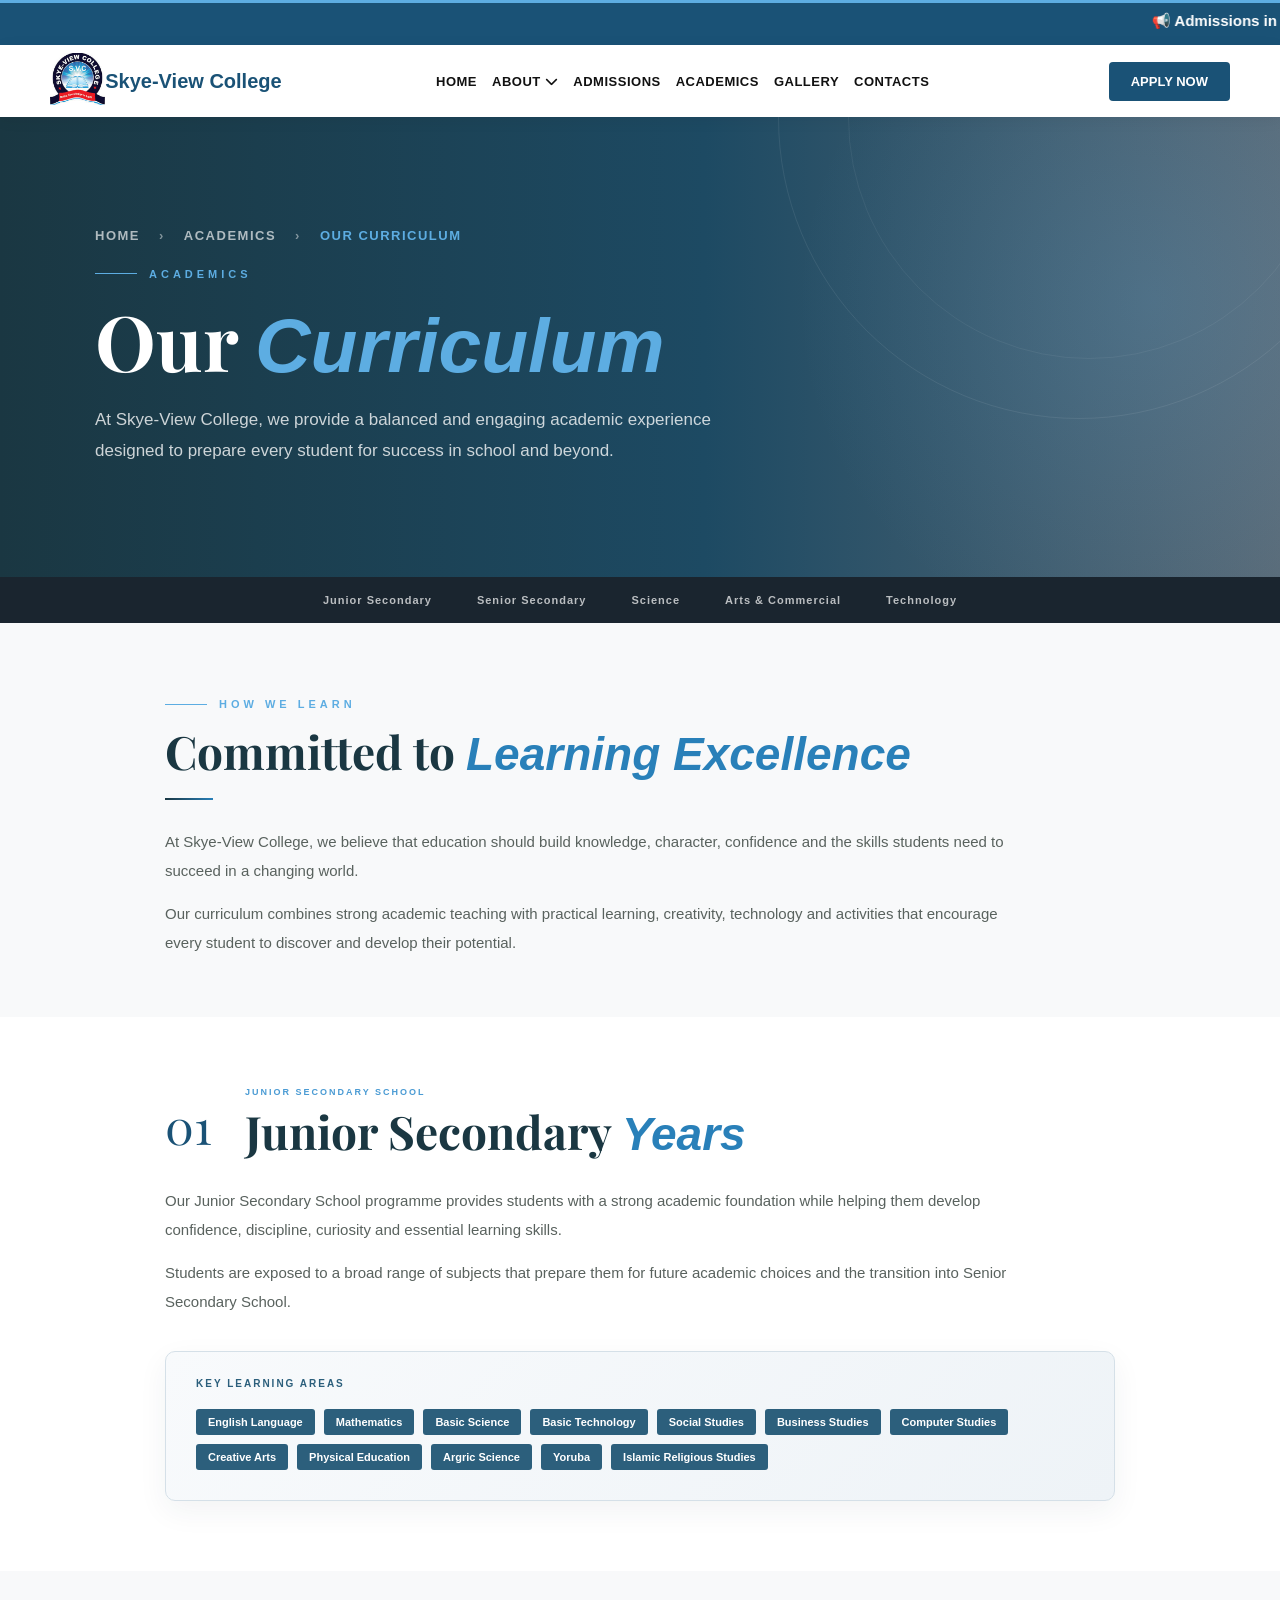
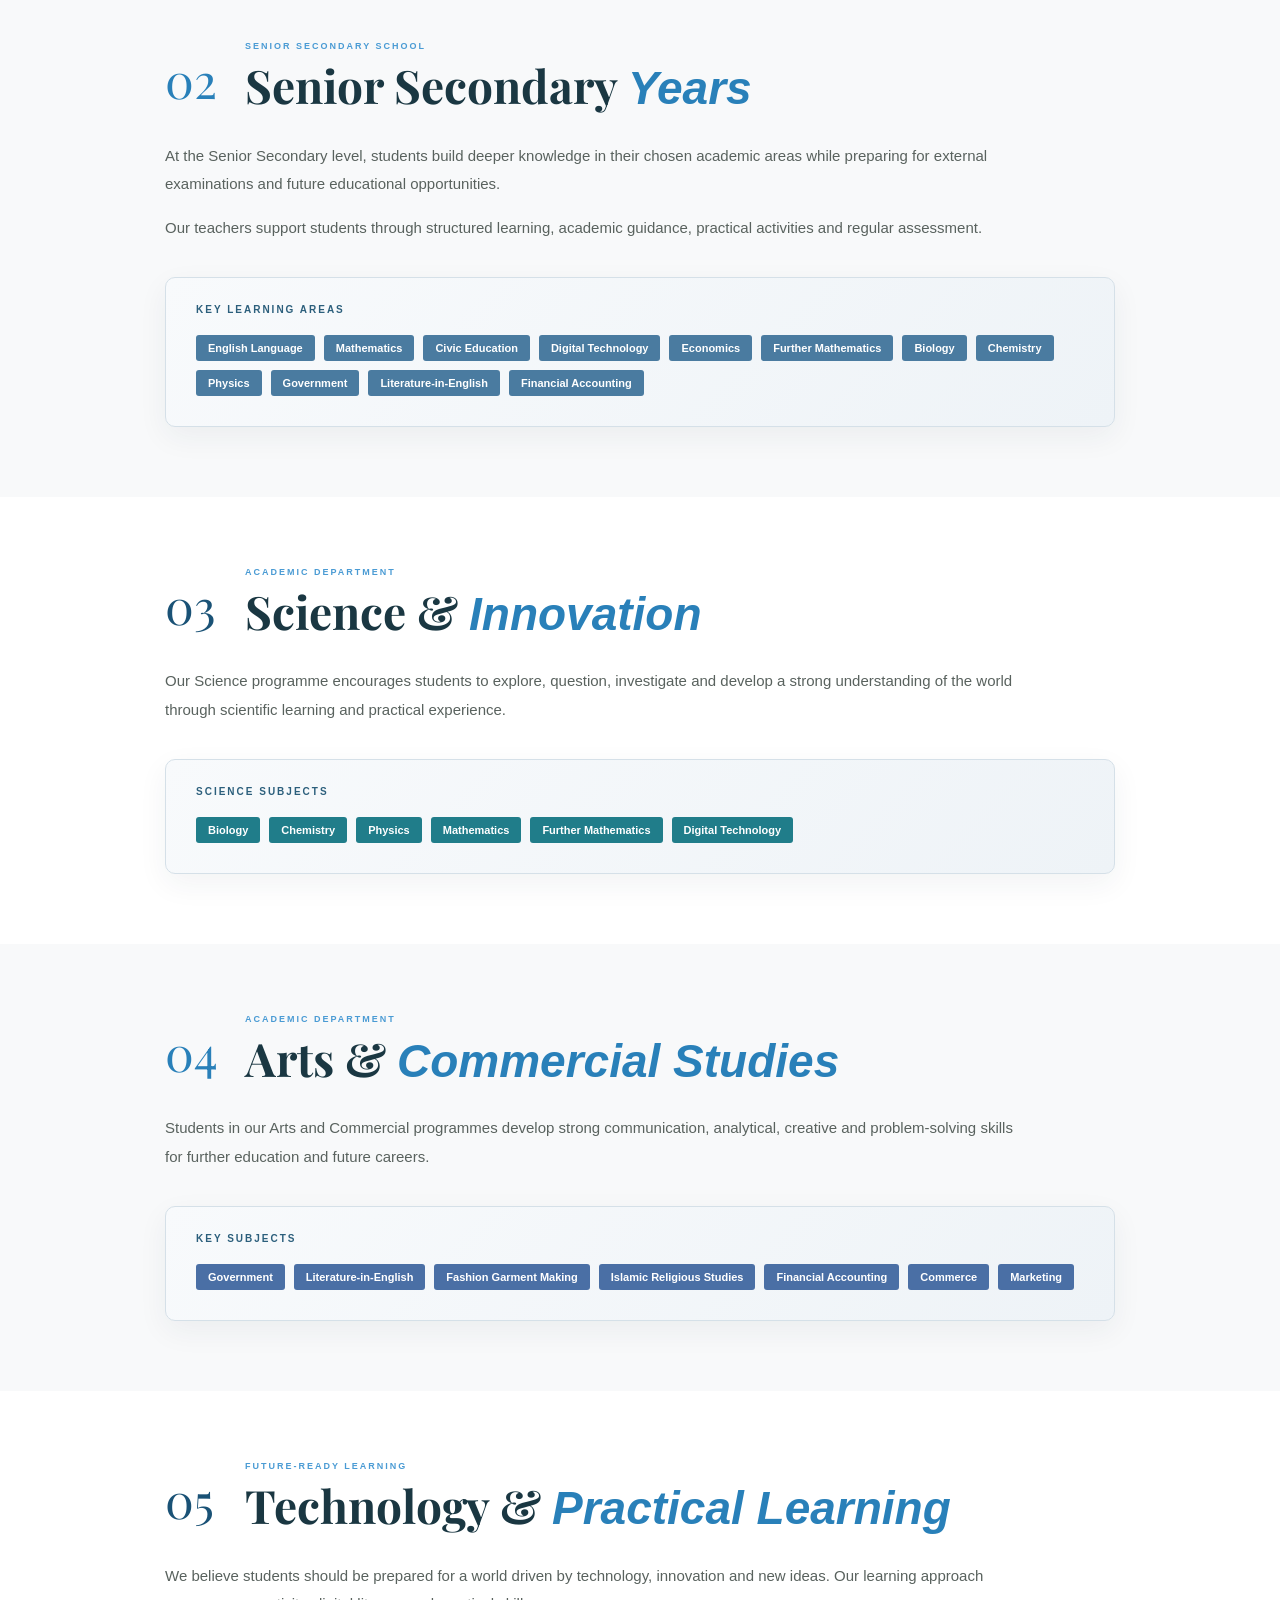
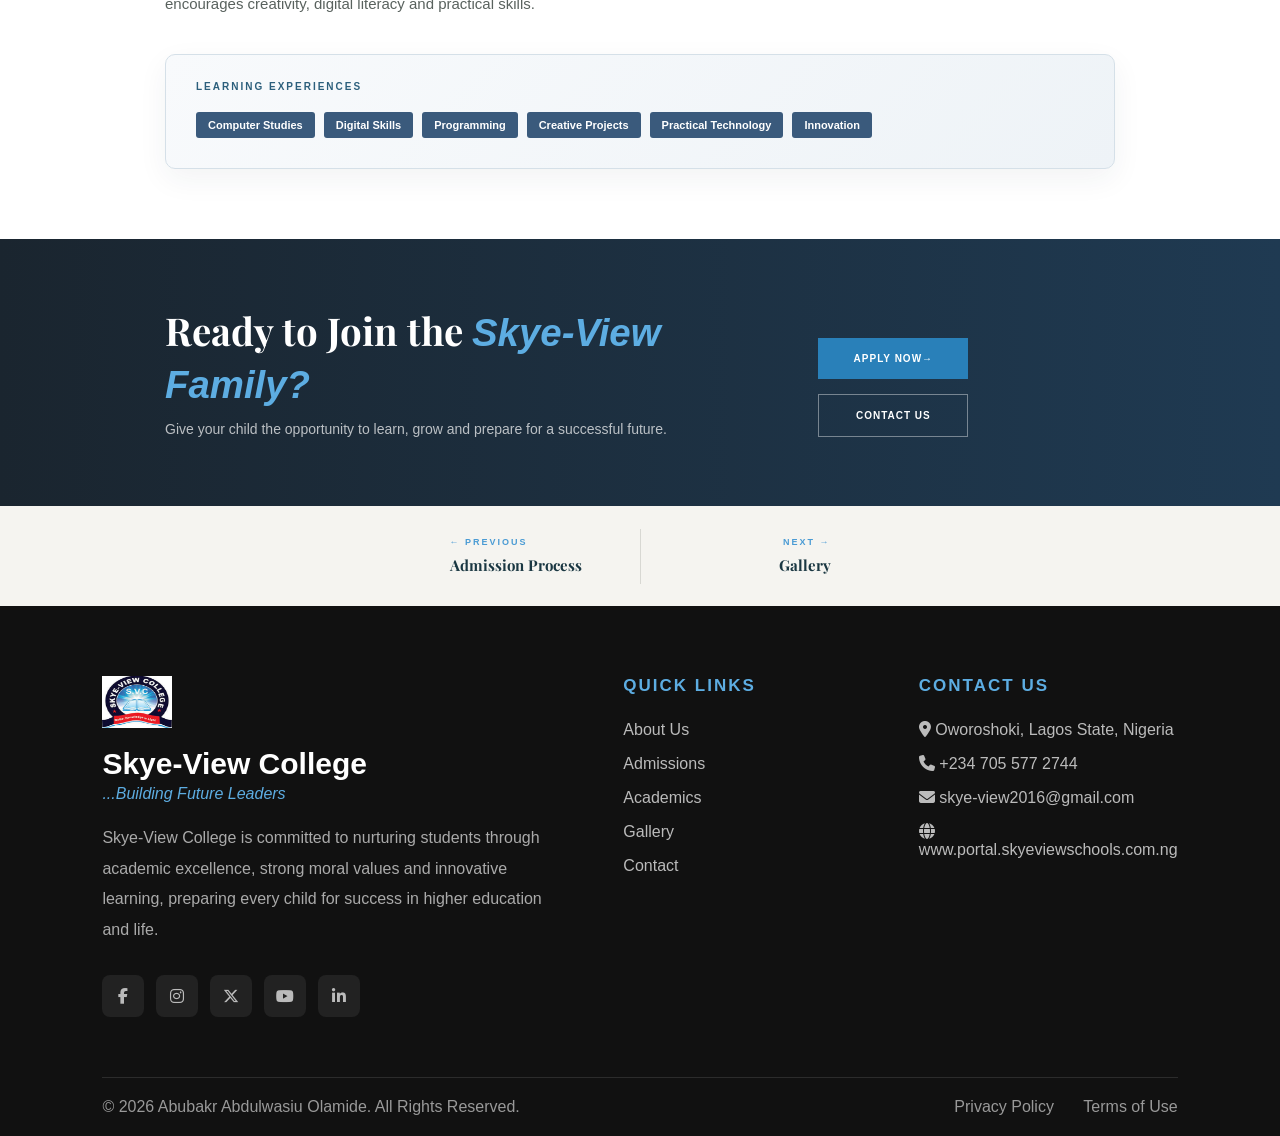
==== academics.html @ df5e6813 "Initial Commit" ====
<!DOCTYPE html>
<html lang="en">

<head>

    <meta charset="UTF-8">
    <meta name="viewport" content="width=device-width, initial-scale=1.0">
    <title>Skye-View College | Academics</title>
    <link rel="icon"          type="image/png" href="images/logo.png">
    <link rel="shortcut icon" type="image/png" href="images/logo.png">
    <link rel="apple-touch-icon"               href="images/logo.png">
    
    <link rel="stylesheet"
    href="https://cdnjs.cloudflare.com/ajax/libs/font-awesome/6.5.2/css/all.min.css">
    <link href="https://fonts.googleapis.com/css2?family=Playfair+Display:wght@600;700&display=swap" rel="stylesheet">
    <link rel="stylesheet" href="https://cdnjs.cloudflare.com/ajax/libs/font-awesome/6.7.2/css/all.min.css">
    
    
    <link rel="stylesheet" href="style.css">
</head>

<body>
    <div class="top-bar">
        <marquee>
            📢 Admissions in Progress 2026/2027 • Welcome to Skye-View College • Excellence Through Knowledge
        </marquee>
    </div>
    
    <header class="header">
        <div class="logo">
            <a href="index.html">
                <img src="images/logo.png" alt="Skye-View College">
            </a>
        </div>
        <div>
            <h1 class="Logoh1">Skye-View College</h1>
        </div>
    
        <nav class="navbar">
    
            <ul class="nav-links">
    
                <li><a href="index.html">HOME</a></li>
    
                <li class="dropdown">
                    <a href="#">
                        ABOUT
                    <i class="fa-solid fa-chevron-down"></i>
                    </a>
    
                    <ul class="dropdown-menu">
                        <li><a href="history.html">History</a></li>
                        <li><a href="mv.html">Mission & Vision</a></li>
                        <li><a href="management.html">Management</a></li>
                    </ul>
    
                </li>
    
                <li><a href="admission.html">ADMISSIONS</a></li>
    
                <li><a href="academics.html">ACADEMICS</a></li>
    
                <li><a href="gallery.html">GALLERY</a></li>
    
                <li><a href="contact.html">CONTACTS</a></li>
    
            </ul>
            
    
        </nav>
    
            <a href="admission.html" class="apply-btn">APPLY NOW</a>
    
        <div class="menu-toggle">
            <i class="fas fa-bars"></i>
        </div>
    
    </header>



    <!-- ================= MOBILE MENU ================= -->

    <div class="mobile-menu" id="mobileMenu">

        <div class="mobile-menu-header">

            <a href="index.html" class="school-brand">
                <img src="images/logo.png" alt="Skye-View College Logo">

                <div class="brand-text">
                    <h2>SKYE-VIEW</h2>
                    <span>COLLEGE</span>
                </div>
            </a>

            <button id="closeMenu">×</button>

        </div>

        <a href="index.html">Home</a>
        <a href="about.html">About</a>
        <a href="academics.html">Academics</a>
        <a href="admissions.html">Admissions</a>
        <a href="gallery.html">Gallery</a>
        <a href="contact.html">Contacts</a>

    </div>


    <!-- ================= HERO SECTION ================= -->

    <section class="academics-hero">

        <div class="hero-glow"></div>

        <div class="academics-hero-content">

            <div class="breadcrumb">
                <a href="index.html">HOME</a>
                <span>›</span>
                <strong>ACADEMICS</strong>
                <span>›</span>
                <strong>OUR CURRICULUM</strong>
            </div>

            <div class="section-label">
                <span></span>
                ACADEMICS
            </div>

            <h1>
                Our <em>Curriculum</em>
            </h1>

            <p>
                At Skye-View College, we provide a balanced and engaging
                academic experience designed to prepare every student for
                success in school and beyond.
            </p>

        </div>

    </section>


    <!-- ================= ACADEMIC QUICK LINKS ================= -->

    <section class="academics-tabs">

        <div class="tabs-container">

            <a href="#jss">Junior Secondary</a>
            <a href="#sss">Senior Secondary</a>
            <a href="#science">Science</a>
            <a href="#arts">Arts & Commercial</a>
            <a href="#technology">Technology</a>

        </div>

    </section>


    <!-- ================= INTRODUCTION ================= -->

    <section class="learning-intro">

        <div class="page-container">

            <div class="section-label intro-label">
                <span></span>
                HOW WE LEARN
            </div>

            <h2>
                Committed to <em>Learning Excellence</em>
            </h2>

            <div class="intro-line"></div>

            <p>
                At Skye-View College, we believe that education should build
                knowledge, character, confidence and the skills students need
                to succeed in a changing world.
            </p>

            <p>
                Our curriculum combines strong academic teaching with practical
                learning, creativity, technology and activities that encourage
                every student to discover and develop their potential.
            </p>

        </div>

    </section>


    <!-- ================= JSS SECTION ================= -->

    <section class="academic-level" id="jss">

        <div class="page-container">

            <div class="level-heading">

                <div class="level-number">01</div>

                <div>
                    <div class="level-label">
                        JUNIOR SECONDARY SCHOOL
                    </div>

                    <h2>
                        Junior Secondary <em>Years</em>
                    </h2>
                </div>

            </div>

            <p>
                Our Junior Secondary School programme provides students with
                a strong academic foundation while helping them develop
                confidence, discipline, curiosity and essential learning skills.
            </p>

            <p>
                Students are exposed to a broad range of subjects that prepare
                them for future academic choices and the transition into Senior
                Secondary School.
            </p>


            <div class="subjects-card">

                <h3>KEY LEARNING AREAS</h3>

                <div class="subject-tags">

                    <span>English Language</span>
                    <span>Mathematics</span>
                    <span>Basic Science</span>
                    <span>Basic Technology</span>
                    <span>Social Studies</span>
                    <span>Business Studies</span>
                    <span>Computer Studies</span>
                    <span>Creative Arts</span>
                    <span>Physical Education</span>
                    <span>Argric Science</span>
                    <span>Yoruba</span>
                    <span>Islamic Religious Studies</span>

                </div>

            </div>

        </div>

    </section>


    <!-- ================= SSS SECTION ================= -->

    <section class="academic-level alternate-level" id="sss">

        <div class="page-container">

            <div class="level-heading">

                <div class="level-number">02</div>

                <div>

                    <div class="level-label">
                        SENIOR SECONDARY SCHOOL
                    </div>

                    <h2>
                        Senior Secondary <em>Years</em>
                    </h2>

                </div>

            </div>

            <p>
                At the Senior Secondary level, students build deeper knowledge
                in their chosen academic areas while preparing for external
                examinations and future educational opportunities.
            </p>

            <p>
                Our teachers support students through structured learning,
                academic guidance, practical activities and regular assessment.
            </p>


            <div class="subjects-card">

                <h3>KEY LEARNING AREAS</h3>

                <div class="subject-tags">

                    <span>English Language</span>
                    <span>Mathematics</span>
                    <span>Civic Education</span>
                    <span>Digital Technology</span>
                    <span>Economics</span>
                    <span>Further Mathematics</span>
                    <span>Biology</span>
                    <span>Chemistry</span>
                    <span>Physics</span>
                    <span>Government</span>
                    <span>Literature-in-English</span>
                    <span>Financial Accounting</span>

                </div>

            </div>

        </div>

    </section>


    <!-- ================= SCIENCE SECTION ================= -->

    <section class="academic-level" id="science">

        <div class="page-container">

            <div class="level-heading">

                <div class="level-number">03</div>

                <div>

                    <div class="level-label">
                        ACADEMIC DEPARTMENT
                    </div>

                    <h2>
                        Science & <em>Innovation</em>
                    </h2>

                </div>

            </div>

            <p>
                Our Science programme encourages students to explore, question,
                investigate and develop a strong understanding of the world
                through scientific learning and practical experience.
            </p>


            <div class="subjects-card science-card">

                <h3>SCIENCE SUBJECTS</h3>

                <div class="subject-tags">

                    <span>Biology</span>
                    <span>Chemistry</span>
                    <span>Physics</span>
                    <span>Mathematics</span>
                    <span>Further Mathematics</span>
                    <span>Digital Technology</span>

                </div>

            </div>

        </div>

    </section>


    <!-- ================= ARTS & COMMERCIAL ================= -->

    <section class="academic-level alternate-level" id="arts">

        <div class="page-container">

            <div class="level-heading">

                <div class="level-number">04</div>

                <div>

                    <div class="level-label">
                        ACADEMIC DEPARTMENT
                    </div>

                    <h2>
                        Arts & <em>Commercial Studies</em>
                    </h2>

                </div>

            </div>

            <p>
                Students in our Arts and Commercial programmes develop strong
                communication, analytical, creative and problem-solving skills
                for further education and future careers.
            </p>


            <div class="subjects-card arts-card">

                <h3>KEY SUBJECTS</h3>

                <div class="subject-tags">
                    <span>Government</span>
                    <span>Literature-in-English</span>
                    <span>Fashion Garment Making</span>
                    <span>Islamic Religious Studies</span>
                    <span>Financial Accounting</span>
                    <span>Commerce</span>
                    <span>Marketing</span>

                </div>

            </div>

        </div>

    </section>


    <!-- ================= TECHNOLOGY ================= -->

    <section class="academic-level" id="technology">

        <div class="page-container">

            <div class="level-heading">

                <div class="level-number">05</div>

                <div>

                    <div class="level-label">
                        FUTURE-READY LEARNING
                    </div>

                    <h2>
                        Technology & <em>Practical Learning</em>
                    </h2>

                </div>

            </div>

            <p>
                We believe students should be prepared for a world driven by
                technology, innovation and new ideas. Our learning approach
                encourages creativity, digital literacy and practical skills.
            </p>


            <div class="subjects-card technology-card">

                <h3>LEARNING EXPERIENCES</h3>

                <div class="subject-tags">

                    <span>Computer Studies</span>
                    <span>Digital Skills</span>
                    <span>Programming</span>
                    <span>Creative Projects</span>
                    <span>Practical Technology</span>
                    <span>Innovation</span>

                </div>

            </div>

        </div>

    </section>


    <!-- ================= CALL TO ACTION ================= -->

    <section class="academics-cta">

        <div class="page-container">

            <div class="cta-content">

                <div>
                    <h2>
                        Ready to Join the <em>Skye-View Family?</em>
                    </h2>

                    <p>
                        Give your child the opportunity to learn, grow and
                        prepare for a successful future.
                    </p>
                </div>

                <div class="cta-buttons">

                    <a href="admission.html" class="cta-primary">
                        APPLY NOW <span>→</span>
                    </a>

                    <a href="contact.html" class="cta-secondary">
                        CONTACT US
                    </a>

                </div>

            </div>

        </div>

    </section>


    <!-- ================= PAGE NAVIGATION ================= -->

    <section class="page-navigation">

        <a href="admission.html">
            <span>← PREVIOUS</span>
            <strong>Admission Process</strong>
        </a>

        <div class="nav-divider"></div>

        <a href="gallery.html" class="next-page">
            <span>NEXT →</span>
            <strong>Gallery</strong>
        </a>

    </section>
    <footer class="footer">

        <div class="footer-container">
    
            <!-- About -->
    
            <div class="footer-box">
    
                <img src="images/logo.png" class="footer-logo">
    
                <h2>Skye-View College</h2>
    
                <span>...Building Future Leaders</span>
    
                <p>
    
                    Skye-View College is committed to nurturing students through
                    academic excellence, strong moral values and innovative learning,
                    preparing every child for success in higher education and life.
    
                </p>
    
                <div class="social-links">
    
                    <a href="#"><i class="fab fa-facebook-f"></i></a>
    
                    <a href="#"><i class="fab fa-instagram"></i></a>
    
                    <a href="#"><i class="fab fa-x-twitter"></i></a>
    
                    <a href="#"><i class="fab fa-youtube"></i></a>
    
                    <a href="#"><i class="fab fa-linkedin-in"></i></a>
    
                </div>
    
            </div>
    
            <!-- Quick Links -->
    
            <div class="footer-box">
    
                <h3>Quick Links</h3>
    
                <ul>
    
                    <li><a href="history.html">About Us</a></li>

                    <li><a href="admission.html">Admissions</a></li>

                    <li><a href="academics.html">Academics</a></li>

                    <li><a href="gallery.html">Gallery</a></li>

                    <li><a href="contact.html">Contact</a></li>

    
                </ul>
    
            </div>
    
            <!-- Contact -->
    
            <div class="footer-box">
    
                <h3>Contact Us</h3>
    
                <ul>
    
                    <li>
                        <i class="fas fa-location-dot"></i>
                        Oworoshoki, Lagos State, Nigeria
                    </li>
    
                    <li>
                        <i class="fas fa-phone"></i>
                        +234 705 577 2744
                    </li>
    
                    <li>
                        <i class="fas fa-envelope"></i>
                        skye-view2016@gmail.com
                    </li>
    
                    <li>
                        <i class="fas fa-globe"></i>
                        www.portal.skyeviewschools.com.ng
                    </li>
    
                </ul>
    
            </div>
    
        </div>
    
        <div class="footer-bottom">
    
            <p>
    
                © 2026 Abubakr Abdulwasiu Olamide. All Rights Reserved.
    
            </p>
    
            <div>
    
                <a href="#">Privacy Policy</a>
    
                <a href="#">Terms of Use</a>
    
            </div>
    
        </div>
    
    </footer>
    <!-- ================= BACK TO TOP ================= -->

    <button id="backToTop" class="back-to-top">
        ↑
    </button>


    <!-- ================= JAVASCRIPT ================= -->

    <script src="script.js"></script>

</body>
</html>
---- style.css ----
*{
    margin:0;
    padding:0;
    box-sizing:border-box;
    font-family:Arial, Helvetica, sans-serif;
}
    
body{
    background:#fff;
}

.top-bar{
    background:#1a5276;
    color:#ffffff;
    font-weight:bold;
    padding:12px 0;
    font-size:15px;
}
body::before{
    content:"";
    position:fixed;
    width:100%;
    height:3px;
    background:#5dade2;
    z-index:2000;
}

/* HEADER */

.header{
    position:sticky;
    top:3px;
    height:72px;
    background:#fff;
    display:flex;
    justify-content:space-between;
    align-items:center;
    box-shadow:0 3px 15px rgba(0,0,0,.06);
    z-index:1000;
    padding:0 50px;
}

img{
    height:52px;
}

.Logoh1{
    font-size:20px;
    transition:all .45s ease;
    color:#1a5276;
}
.Logoh1:hover{
    color:#2980b9;
    cursor:pointer;
    transition:.3s;
    letter-spacing:.5px;
    padding-right:20px;
}

/* NAVIGATION */

.navbar{
    flex:1;
    display:flex;
    justify-content:center;
}

.nav-links{
    display:flex;
    gap:15px;
    list-style:none;
    margin:0;
    padding:0;
}

.nav-links li{
    position:relative;
}

.nav-links a{
    text-decoration:none;
    color:#111;
    font-size:13px;
    font-weight:700;
    letter-spacing:.5px;
    transition:.3s;
}

.nav-links a:hover{
    color:#1a5276;
}

/* DROPDOWN */

.dropdown-menu{
    position:absolute;
    top:45px;
    left:0;
    width:220px;
    background:#fff;
    list-style:none;
    border-radius:8px;
    box-shadow:0 10px 30px rgba(0,0,0,.1);
    opacity:0;
    visibility:hidden;
    transform:translateY(15px);
    transition:.3s;
}

.dropdown:hover .dropdown-menu{
    opacity:1;
    visibility:visible;
    transform:translateY(0);
}

.dropdown-menu li{
    border-bottom:1px solid #eee;
}

.dropdown-menu li:last-child{
    border-bottom:none;
}

.dropdown-menu a{
    display:block;
    padding:14px 18px;
}

/* APPLY BUTTON */

.apply-btn{
    background:#1a5276;
    color:#fff;
    padding:12px 22px;
    text-decoration:none;
    border-radius:4px;
    font-size:13px;
    font-weight:700;
    margin-left:25px;
    transition:.3s;
}

.apply-btn:hover{
    background:#2980b9;
    color:#fff;
}

/* HAMBURGER */

.menu-toggle{
    display:none;
    font-size:28px;
    cursor:pointer;
    background:none;
    border:none;
    color:#1a5276;
    padding:5px;
    transition:.3s;
}

.menu-toggle:hover{
    color:#2980b9;
    transform:scale(1.1);
}

/* =========================================
   MOBILE MENU
========================================= */

.menu-overlay{
    position:fixed;
    top:0;
    left:0;
    width:100%;
    height:100%;
    background:rgba(0,0,0,.5);
    opacity:0;
    visibility:hidden;
    transition:.3s;
    z-index:998;
}

.menu-overlay.active{
    opacity:1;
    visibility:visible;
}

.mobile-menu{
    position:fixed;
    top:0;
    left:-100%;
    width:85%;
    max-width:350px;
    height:100vh;
    background:#fff;
    transition:left .4s ease;
    z-index:999;
    overflow-y:auto;
    box-shadow:5px 0 20px rgba(0,0,0,.15);
}

.mobile-menu.active{
    left:0;
}

.mobile-header{
    display:flex;
    justify-content:space-between;
    align-items:center;
    padding:18px 20px;
    border-bottom:1px solid #eee;
    background:#1a5276;
    color:#fff;
}

.mobile-header img{
    height:45px;
    background:#fff;
    border-radius:5px;
    padding:5px;
}

.mobile-header h2{
    font-size:18px;
    margin:0;
    color:#fff;
}

.close-menu{
    width:40px;
    height:40px;
    border:none;
    border-radius:50%;
    background:rgba(255,255,255,.2);
    color:#fff;
    cursor:pointer;
    font-size:20px;
    display:flex;
    align-items:center;
    justify-content:center;
    transition:.3s;
}

.close-menu:hover{
    background:rgba(255,255,255,.3);
    transform:rotate(90deg);
}

.mobile-menu ul{
    list-style:none;
    margin:0;
    padding:0;
}

.mobile-menu li{
    border-bottom:1px solid #eee;
}

.mobile-menu a{
    display:block;
    padding:18px 25px;
    text-decoration:none;
    color:#333;
    font-weight:600;
    font-size:15px;
    transition:.3s;
}

.mobile-menu a:hover{
    background:#f0f4f8;
    color:#1a5276;
    padding-left:30px;
}

.dropdown-btn{
    display:flex;
    justify-content:space-between;
    align-items:center;
    padding:18px 25px;
    cursor:pointer;
    font-weight:600;
    font-size:15px;
    color:#333;
    transition:.3s;
}

.dropdown-btn:hover{
    background:#f0f4f8;
    color:#1a5276;
}

.dropdown-content{
    display:none;
    background:#f8f9fa;
}

.dropdown-content a{
    padding-left:40px;
    font-size:14px;
    font-weight:500;
}

.dropdown-mobile.active .dropdown-content{
    display:block;
}

.mobile-apply-btn{
    display:block;
    margin:20px;
    padding:15px;
    background:#1a5276;
    color:#fff !important;
    text-align:center;
    border-radius:5px;
    font-weight:700 !important;
    transition:.3s;
}

.mobile-apply-btn:hover{
    background:#2980b9;
    padding-left:15px !important;
}

/* =========================================
   HERO SLIDER
========================================= */

.hero{
    position:relative;
    height:100vh;
    overflow:hidden;
}

.slide{
    position:absolute;
    width:100%;
    height:100%;
    opacity:0;
    transition:1s;
}

.slide.active{
    opacity:1;
}

.slide img{
    width:100%;
    height:100%;
    object-fit:cover;
}

.overlay{
    position:absolute;
    top:0;
    left:0;
    width:100%;
    height:100%;
    background:rgba(0,0,0,.45);
    display:flex;
    flex-direction:column;
    justify-content:center;
    align-items:center;
    text-align:center;
    color:white;
    padding:20px;
}

.overlay h1{
    font-size:55px;
    transition:all .45s ease;
    color:white;
    margin-bottom:20px;
}

.overlay h1:hover{
    color:#5dade2;
}

.overlay p{
    max-width:700px;
    font-size:20px;
    line-height:1.6;
    margin-bottom:30px;
}

.buttons{
    display:flex;
    gap:20px;
}

.buttons a{
    padding:15px 35px;
    text-decoration:none;
    border-radius:5px;
    font-weight:bold;
}

.btn1{
    background:#2980b9;
    border:2px solid white;
    color:white;
    transition:all .45s ease;
}
.btn1:hover{
    background-color:#1a5276;
}

.btn2{
    background:#2980b9;
    border:2px solid white;
    transition:all .45s ease;
    color:white;
}
.btn2:hover{
    background-color:#1a5276;
}

.prev,
.next{
    position:absolute;
    top:50%;
    height:3rem;
    width:3rem;
    border-radius:50%;
    transform:translateY(-50%);
    background-color:rgba(255,255,255,.1);
    border:1px solid rgba(225,225,225,.3);
    backdrop-filter:blur(8px);
    -webkit-backdrop-filter:blur(8px);
    font-size:30px;
    color:white;
    display:flex;
    align-items:center;
    justify-content:center;
    padding:12px 18px;
    cursor:pointer;
}

.prev{left:20px;}
.next{right:20px;}

/* =========================================
   ADMISSION BANNER
========================================= */

.admission-banner{
    background:#1a5276;
    padding:90px 8%;
}

.admission-content{
    max-width:900px;
}

.tag{
    display:inline-block;
    color:#5dade2;
    font-size:14px;
    font-weight:700;
    letter-spacing:3px;
    text-transform:uppercase;
    margin-bottom:20px;
}

.admission-content h2{
    color:#fff;
    font-size:48px;
    margin-bottom:20px;
    line-height:1.2;
}

.admission-content p{
    color:#e8e8e8;
    font-size:20px;
    line-height:1.8;
    margin-bottom:40px;
}

.admission-buttons{
    display:flex;
    flex-wrap:wrap;
    gap:18px;
}

.btn-outline,
.btn-gold{
    text-decoration:none;
    padding:18px 30px;
    border-radius:5px;
    font-weight:700;
    transition:.35s;
    display:flex;
    align-items:center;
    gap:12px;
}

.btn-outline{
    border:2px solid rgba(255,255,255,.35);
    color:#fff;
}

.btn-outline:hover{
    background:#fff;
    color:#1a5276;
}

.btn-gold{
    background:#2980b9;
    color:#fff;
}

.btn-gold:hover{
    background:#5dade2;
    transform:translateY(-3px);
}

/* =========================================
   WELCOME SECTION
========================================= */

.welcome{
    display:grid;
    grid-template-columns:1fr 1fr;
    gap:70px;
    padding:100px 8%;
    align-items:center;
}

.section-title{
    color:#2980b9;
    font-size:13px;
    font-weight:700;
    letter-spacing:4px;
}
.section-title:hover{
    color:#1a5276;
    transition:.5s;
    border:#111;
}

.line{
    width:60px;
    height:4px;
    background:#1a5276;
    margin:18px 0 30px;
    border-radius:20px;
}

.welcome h2{
    font-size:42px;
    margin-bottom:25px;
    color:#1a3742;
}

.welcome p{
    font-size:18px;
    line-height:1.9;
    color:#555;
    margin-bottom:25px;
}

.welcome-video video{
    width:100%;
    border-radius:18px;
    box-shadow:0 20px 50px rgba(0,0,0,.15);
}

.director-card{
    margin-top:35px;
    display:flex;
    align-items:center;
    gap:20px;
    background:#eef3f7;
    padding:22px;
    border-left:6px solid #1a5276;
    border-radius:15px;
    box-shadow:0 10px 30px rgba(0,0,0,.05);
}

.director-card img{
    width:80px;
    height:80px;
    border-radius:50%;
    object-fit:cover;
}

.director-card h4{
    margin-bottom:6px;
    color:#1a3742;
}

.director-card span{
    color:#666;
}

.welcome-text{
    animation:slideLeft 1s ease;
}

.welcome-video{
    animation:slideRight 1s ease;
}

@keyframes slideLeft{
    from{
        opacity:0;
        transform:translateX(-60px);
    }
    to{
        opacity:1;
        transform:translateX(0);
    }
}

@keyframes slideRight{
    from{
        opacity:0;
        transform:translateX(60px);
    }
    to{
        opacity:1;
        transform:translateX(0);
    }
}

/* =========================================
   EVENTS SECTION
========================================= */

.events-section{
    padding:100px 8%;
    background:#f0f4f8;
}

.section-header{
    margin-bottom:50px;
}

.section-tag{
    color:#2980b9;
    font-weight:700;
    letter-spacing:3px;
    font-size:13px;
}

.section-header h2{
    font-size:50px;
    margin:15px 0;
}

.section-header h2 span{
    color:#1a5276;
    font-style:italic;
}

.title-line{
    width:70px;
    height:4px;
    background:#1a5276;
    border-radius:10px;
}

.events-container{
    display:grid;
    grid-template-columns:2fr 1fr;
    gap:35px;
}

.events-list{
    display:flex;
    flex-direction:column;
    gap:22px;
}

.event-card{
    display:flex;
    gap:22px;
    background:#fff;
    padding:22px;
    border-radius:15px;
    box-shadow:0 10px 25px rgba(0,0,0,.05);
    transition:.35s;
}

.event-card:hover{
    transform:translateY(-5px);
}

.event-date{
    width:80px;
    height:80px;
    background:#1a5276;
    border-radius:12px;
    color:#fff;
    display:flex;
    flex-direction:column;
    justify-content:center;
    align-items:center;
}

.event-date small{
    font-size:13px;
}

.event-date h3{
    font-size:30px;
}

.event-info h3{
    margin-bottom:8px;
}

.event-info p{
    color:#666;
    margin-bottom:15px;
    line-height:1.7;
}

.tags{
    display:flex;
    gap:10px;
    flex-wrap:wrap;
}

.tags span{
    background:#e8f0f5;
    padding:6px 15px;
    border-radius:30px;
    font-size:13px;
    color:#1a5276;
    font-weight:600;
}

.calendar-box{
    background:#1a5276;
    padding:40px;
    border-radius:15px;
    color:#fff;
    height:fit-content;
    text-align:center;
}

.calendar-box h3{
    font-size:30px;
    margin-bottom:20px;
}

.calendar-box p{
    line-height:1.8;
    margin-bottom:30px;
}

.calendar-btn{
    display:block;
    background:#2980b9;
    padding:16px;
    text-decoration:none;
    font-weight:700;
    color:#fff;
    border-radius:8px;
    transition:.3s;
}

.calendar-btn:hover{
    background:#5dade2;
}

/* =========================================
   TESTIMONIALS SECTION
========================================= */

.testimonials{
    background:#f8f9fa;
    padding:70px 8% 80px;
}

.section-title{
    text-align:center;
    margin-bottom:45px;
    justify-content:center;
    margin:100px;
}

.section-title span{
    display:block;
    font-size:11px;
    text-transform:uppercase;
    letter-spacing:4px;
    color:#2980b9;
    font-family:'Gill Sans', 'Gill Sans MT', Calibri, 'Trebuchet MS', sans-serif;
    font-weight:400;
    font-size:30px;
    margin-bottom:12px;
}

.section-title h2{
    font-family:'Playfair Display',serif;
    font-size:39px;
    color:#1a3742;
    font-weight:700;
    line-height:1.2;
}

.section-title h2 em{
    color:#2980b9;
    font-style:italic;
    font-weight:500;
}

.line{
    width:35px;
    height:3px;
    background:#2980b9;
    margin:18px auto 0;
}

.testimonial-wrapper{
    max-width:1140px;
    margin:30px;
    display:grid;
    grid-template-columns:repeat(3,1fr);
    gap:20px;
    padding:80px;
}

.testimonial-card{
    background:#fff;
    border:1px solid #e8e8e8;
    border-radius:16px;
    padding:20px 24px;
    box-shadow:0 2px 10px rgba(0,0,0,.03);
    transition:.35s;
}

.testimonial-card:hover{
    transform:translateY(-6px);
    box-shadow:0 15px 35px rgba(0,0,0,.08);
}

.quote{
    font-size:30px;
    color:#ebefea;
    line-height:1;
    margin-bottom:2px;
}

.stars{
    color:#5dade2;
    font-size:14px;
    letter-spacing:2px;
    margin-bottom:18px;
}

.testimonial-card p{
    font-size:15px;
    color:#6e6e6e;
    line-height:2;
    font-style:italic;
    margin-bottom:28px;
}

.person{
    display:flex;
    align-items:center;
    gap:12px;
}

.avatar{
    width:40px;
    height:40px;
    border-radius:50%;
    background:#1a5276;
    color:#fff;
    display:flex;
    justify-content:center;
    align-items:center;
    font-size:13px;
    font-weight:700;
}

.person h4{
    font-size:16px;
    color:#1e1e1e;
    margin-bottom:3px;
}

.person small{
    color:#7a7a7a;
    font-size:12px;
}

/* =========================================
   FOOTER
========================================= */

.footer{
    background:#111;
    padding:70px 8% 20px;
}

.footer-container{
    display:grid;
    grid-template-columns:2fr 1fr 1fr;
    gap:70px;
}

.footer-logo{
    width:70px;
    margin-bottom:15px;
}

.footer-box h2{
    color:white;
    margin-bottom:4px;
    font-size:30px;
}

.footer-box span{
    color:#5dade2;
    font-style:italic;
    display:block;
    margin-bottom:20px;
}

.footer-box p{
    color:#aaa;
    line-height:1.9;
}

.footer-box h3{
    color:#5dade2;
    margin-bottom:25px;
    font-size:17px;
    letter-spacing:2px;
    text-transform:uppercase;
}

.footer-box ul{
    list-style:none;
    padding:0;
}

.footer-box li{
    margin-bottom:16px;
    color:#bbb;
}

.footer-box a{
    color:#bbb;
    text-decoration:none;
    transition:.3s;
}

.footer-box a:hover{
    color:#5dade2;
    padding-left:8px;
}

.social-links{
    display:flex;
    gap:12px;
    margin-top:30px;
}

.social-links a{
    width:42px;
    height:42px;
    background:#222;
    display:flex;
    justify-content:center;
    align-items:center;
    border-radius:8px;
}

.social-links a:hover{
    background:#1a5276;
}

.footer-bottom{
    margin-top:60px;
    padding-top:20px;
    border-top:1px solid #2c2c2c;
    display:flex;
    justify-content:space-between;
    align-items:center;
    flex-wrap:wrap;
}

.footer-bottom p{
    color:#999;
}

.footer-bottom a{
    color:#999;
    text-decoration:none;
    margin-left:25px;
}

.footer-bottom a:hover{
    color:#5dade2;
}

/* =========================================
   BACK TO TOP
========================================= */

#backToTop{
    position:fixed;
    right:25px;
    bottom:25px;
    width:50px;
    height:50px;
    border:none;
    border-radius:12px;
    background:#1a5276;
    color:#fff;
    font-size:18px;
    cursor:pointer;
    box-shadow:0 8px 20px rgba(0,0,0,.25);
    display:flex;
    justify-content:center;
    align-items:center;
    opacity:0;
    visibility:hidden;
    transform:translateY(20px);
    transition:all .35s ease;
    z-index:9999;
}

#backToTop:hover{
    background:#5dade2;
    color:#1a5276;
    transform:translateY(-4px);
}

#backToTop.show{
    opacity:1;
    visibility:visible;
    transform:translateY(0);
}

/* =========================================
   HISTORY PAGE
========================================= */

.history-hero{
    height:85vh;
    background:url("../images/about.jpg") center center/cover no-repeat;
    position:relative;
}

.history-overlay{
    width:100%;
    height:100%;
    background:rgba(26,55,66,.72);
    display:flex;
    align-items:center;
}

.history-hero .container{
    width:90%;
    max-width:1200px;
    margin:auto;
}

.history-breadcrumb{
    display:flex;
    gap:12px;
    margin-bottom:35px;
    font-size:13px;
    letter-spacing:2px;
    text-transform:uppercase;
}

.history-breadcrumb a{
    text-decoration:none;
    color:#fff;
}

.history-breadcrumb span{
    color:#fff;
}

.history-breadcrumb .active{
    color:#5dade2;
}

.history-tag{
    display:inline-block;
    color:#5dade2;
    letter-spacing:4px;
    font-size:13px;
    font-weight:600;
    margin-bottom:20px;
    position:relative;
    padding-left:55px;
}

.history-tag::before{
    content:"";
    position:absolute;
    left:0;
    top:50%;
    width:40px;
    height:2px;
    background:#5dade2;
}

.history-hero h1{
    font-family:"Playfair Display",serif;
    font-size:78px;
    color:#fff;
    line-height:1.05;
    margin-bottom:20px;
}

.history-hero h1 em{
    font-style:italic;
    color:#5dade2;
    font-weight:500;
}

.history-hero p{
    max-width:700px;
    font-size:24px;
    line-height:1.8;
    color:#f5f5f5;
}

.history-section{
    padding:90px 0;
    background:#fff;
}

.history-grid{
    width:90%;
    max-width:1200px;
    margin:auto;
    display:grid;
    grid-template-columns:1fr 1fr;
    gap:70px;
    align-items:center;
}

.history-image img{
    width:100%;
    border-radius:15px;
    box-shadow:0 15px 40px rgba(0,0,0,.15);
}

.history-content span{
    color:#5dade2;
    font-size:13px;
    letter-spacing:4px;
    font-weight:600;
}

.history-content h2{
    font-family:"Playfair Display",serif;
    font-size:48px;
    color:#1a3742;
    margin:20px 0 15px;
}

.history-line{
    width:50px;
    height:3px;
    background:#2980b9;
    margin-bottom:30px;
}

.history-content p{
    font-size:17px;
    line-height:2;
    color:#666;
    margin-bottom:18px;
}

.history-details{
    padding:100px 0;
    background:#fff;
}

.history-layout{
    width:90%;
    max-width:1200px;
    margin:auto;
    display:grid;
    grid-template-columns:2fr 1fr;
    gap:70px;
}

.history-left h2{
    font-family:'Playfair Display',serif;
    font-size:34px;
    color:#1a3742;
    margin-bottom:20px;
}

.history-left p{
    color:#666;
    line-height:2;
    margin-bottom:22px;
}

.history-left blockquote{
    border-left:4px solid #5dade2;
    padding-left:20px;
    margin:35px 0;
    font-style:italic;
    color:#1a3742;
    font-size:18px;
}

.timeline-card{
    background:#1a5276;
    color:#fff;
    border-radius:10px;
    padding:25px;
    margin-bottom:35px;
}

.timeline-card small{
    color:#5dade2;
    letter-spacing:3px;
}

.timeline-card h3{
    margin:10px 0;
    font-size:28px;
}

.timeline{
    border-left:2px solid #ddd;
    padding-left:25px;
}

.timeline-item{
    position:relative;
    margin-bottom:35px;
}

.timeline-item::before{
    content:"";
    position:absolute;
    left:-33px;
    top:8px;
    width:12px;
    height:12px;
    background:#1a5276;
    border-radius:50%;
}

.year{
    display:block;
    font-weight:700;
    color:#1a5276;
    margin-bottom:6px;
}

.timeline-item p{
    color:#666;
    line-height:1.6;
}

/* =========================================
   MISSION & VISION PAGE
========================================= */

.mv-hero{
    height:85vh;
    position:relative;
    overflow:hidden;
    background:linear-gradient(135deg,#1a3742,#5a6b78);
    display:flex;
    align-items:center;
}

.mv-hero::before{
    content:"";
    position:absolute;
    right:-150px;
    top:-80px;
    width:700px;
    height:700px;
    border:1px solid rgba(255,255,255,.08);
    border-radius:50%;
}

.mv-hero::after{
    content:"";
    position:absolute;
    right:-50px;
    top:20px;
    width:500px;
    height:500px;
    border:1px solid rgba(255,255,255,.08);
    border-radius:50%;
}

.mv-overlay{
    width:100%;
}

.mv-hero .container{
    width:90%;
    max-width:1200px;
    margin:auto;
}

.mv-breadcrumb{
    display:flex;
    gap:12px;
    margin-bottom:35px;
    font-size:13px;
    letter-spacing:2px;
    text-transform:uppercase;
}

.mv-breadcrumb a{
    color:#fff;
    text-decoration:none;
}

.mv-breadcrumb .active{
    color:#5dade2;
}

.mv-tag{
    display:inline-block;
    margin-bottom:20px;
    padding-left:55px;
    position:relative;
    color:#5dade2;
    letter-spacing:4px;
    font-weight:600;
}

.mv-tag::before{
    content:"";
    position:absolute;
    left:0;
    top:50%;
    width:40px;
    height:2px;
    background:#5dade2;
}

.mv-hero h1{
    font-family:"Playfair Display",serif;
    font-size:78px;
    line-height:1.05;
    color:#fff;
    margin-bottom:25px;
}

.mv-hero h1 em{
    color:#5dade2;
    font-style:italic;
    font-weight:500;
}

.mv-hero p{
    max-width:700px;
    font-size:24px;
    color:#f5f5f5;
    line-height:1.7;
}

.mission-section{
    padding:90px 0;
}

.mission-grid{
    display:grid;
    grid-template-columns:repeat(2,1fr);
    gap:40px;
    width:90%;
    max-width:1200px;
    margin:auto;
}

.mission-card{
    padding:45px;
    background:#fff;
    border-radius:15px;
    box-shadow:0 10px 30px rgba(0,0,0,.08);
    transition:.35s;
}

.mission-card:hover{
    transform:translateY(-8px);
}

.mission-icon{
    width:75px;
    height:75px;
    background:#1a5276;
    color:#fff;
    display:flex;
    align-items:center;
    justify-content:center;
    border-radius:50%;
    font-size:28px;
    margin-bottom:25px;
}

.mission-card h2{
    font-family:"Playfair Display",serif;
    margin-bottom:20px;
    color:#1a3742;
}

.mission-card p{
    line-height:2;
    color:#666;
}

.core-values-section{
    padding:100px 0;
    background:#fff;
}

.section-heading{
    text-align:center;
    max-width:760px;
    margin:auto;
}

.section-heading span{
    letter-spacing:4px;
    color:#4a9bd4;
    font-size:13px;
    font-weight:600;
}

.section-heading h2{
    font-family:'Playfair Display',serif;
    font-size:58px;
    margin:20px 0;
    color:#1a3742;
}

.section-heading h2 em{
    font-style:italic;
    color:#2980b9;
}

.heading-line{
    width:55px;
    height:3px;
    background:#2980b9;
    margin:20px auto;
}

.section-heading p{
    line-height:1.9;
    color:#666;
    margin-top:25px;
}

.letters-row{
    display:flex;
    justify-content:center;
    gap:0;
    margin:60px 0;
}

.letter-box{
    width:62px;
    height:62px;
    background:#1a5276;
    color:#fff;
    font-size:36px;
    font-family:'Playfair Display',serif;
    display:flex;
    justify-content:center;
    align-items:center;
    border-radius:6px;
    margin:0 2px;
}

.gold{
    background:#5dade2;
}

.values-grid{
    display:grid;
    grid-template-columns:repeat(5,1fr);
    gap:18px;
    margin-top:30px;
}

.value-card{
    position:relative;
    color:#fff;
    border-radius:12px;
    overflow:hidden;
    min-height:360px;
    display:flex;
    flex-direction:column;
    justify-content:space-between;
}

.green{background:#1a3742;}
.light-green{background:#1d4a63;}
.medium-green{background:#2c5f7c;}
.gold-card{background:#2980b9;}
.dark-green{background:#3a4e5c;}

.icon{
    width:55px;
    height:55px;
    background:rgba(255,255,255,.15);
    border-radius:50%;
    display:flex;
    justify-content:center;
    align-items:center;
    font-size:22px;
    margin:25px;
}

.big-letter{
    position:absolute;
    top:10px;
    right:20px;
    font-size:56px;
    font-family:'Playfair Display',serif;
    color:rgba(255,255,255,.25);
    font-weight:bold;
}

.value-card h3{
    padding:0 25px;
    font-size:30px;
    font-family:'Playfair Display',serif;
}

.value-card p{
    padding:0 25px;
    line-height:1.8;
}

.bottom-title{
    background:rgba(0,0,0,.15);
    padding:18px;
    text-align:center;
    letter-spacing:2px;
    font-size:13px;
    font-weight:600;
}

.value-card{
    position:relative;
    overflow:hidden;
    cursor:pointer;
    transform:translateY(40px);
    opacity:0;
    animation:cardFade .8s forwards;
    transition:transform .45s ease, box-shadow .45s ease, background .45s ease;
}

.value-card:nth-child(1){animation-delay:.1s;}
.value-card:nth-child(2){animation-delay:.25s;}
.value-card:nth-child(3){animation-delay:.4s;}
.value-card:nth-child(4){animation-delay:.55s;}
.value-card:nth-child(5){animation-delay:.7s;}

@keyframes cardFade{
    from{
        opacity:0;
        transform:translateY(50px);
    }
    to{
        opacity:1;
        transform:translateY(0);
    }
}

.value-card:hover{
    transform:translateY(-15px) scale(1.03);
    box-shadow:0 25px 45px rgba(0,0,0,.22);
}

.icon{
    transition:.5s ease;
}

.value-card:hover .icon{
    transform:rotate(360deg) scale(1.15);
    background:rgba(255,255,255,.25);
}

.big-letter{
    transition:.5s ease;
}

.value-card:hover .big-letter{
    transform:scale(1.25);
    opacity:.45;
}

.bottom-title{
    transition:.4s ease;
}

.value-card:hover .bottom-title{
    background:rgba(0,0,0,.3);
    letter-spacing:3px;
}

.value-card::before{
    content:"";
    position:absolute;
    top:0;
    left:-150%;
    width:80%;
    height:100%;
    background:linear-gradient(90deg,transparent,rgba(255,255,255,.22),transparent);
    transform:skewX(-25deg);
    transition:1s;
}

.value-card:hover::before{
    left:180%;
}

.value-card h3,
.value-card p{
    transition:.45s;
}

.value-card:hover h3{
    transform:translateY(-5px);
}

.value-card:hover p{
    transform:translateY(-3px);
}

/* =========================================
   MANAGEMENT PAGE
========================================= */

.board-hero{
    height:80vh;
    background:linear-gradient(135deg,#1a3742,#5a6b78);
    position:relative;
    display:flex;
    align-items:center;
    overflow:hidden;
}

.board-hero .container,
.board-members .container{
    max-width:1200px;
    margin:0 auto;
    padding:0 24px;
}

.board-hero::before{
    content:"";
    position:absolute;
    right:-120px;
    top:-120px;
    width:700px;
    height:700px;
    border:1px solid rgba(255,255,255,.08);
    border-radius:50%;
}

.board-hero::after{
    content:"";
    position:absolute;
    right:20px;
    top:20px;
    width:500px;
    height:500px;
    border:1px solid rgba(255,255,255,.08);
    border-radius:50%;
}

.board-overlay{
    width:100%;
}

.board-breadcrumb{
    display:flex;
    gap:10px;
    margin-bottom:35px;
    font-size:13px;
    letter-spacing:2px;
    text-transform:uppercase;
}

.board-breadcrumb a{
    color:#fff;
    text-decoration:none;
}

.board-breadcrumb .active{
    color:#5dade2;
}

.board-tag{
    display:inline-block;
    padding-left:55px;
    position:relative;
    color:#5dade2;
    letter-spacing:4px;
    font-size:13px;
    font-weight:600;
    margin-bottom:20px;
}

.board-tag::before{
    content:"";
    position:absolute;
    left:0;
    top:50%;
    width:40px;
    height:2px;
    background:#5dade2;
}

.board-hero h1{
    font-family:"Playfair Display",serif;
    font-size:76px;
    color:#fff;
    margin:20px 0;
}

.board-hero h1 em{
    font-style:italic;
    font-weight:500;
    color:#5dade2;
}

.board-hero p{
    max-width:700px;
    font-size:22px;
    line-height:1.8;
    color:#f2f2f2;
}

.board-members{
    padding:90px 0;
    background:#fff;
}

.board-intro{
    max-width:800px;
    margin:auto;
    text-align:center;
    margin-bottom:50px;
}

.board-intro p{
    line-height:2;
    color:#666;
    font-size:17px;
}

.board-grid{
    display:grid;
    grid-template-columns:repeat(3,1fr);
    gap:35px;
}

.board-card{
    background:#fff;
    border-radius:14px;
    overflow:hidden;
    box-shadow:0 12px 30px rgba(0,0,0,.08);
    transition:.45s;
    position:relative;
}

.board-card:hover{
    transform:translateY(-12px);
    box-shadow:0 25px 50px rgba(0,0,0,.18);
}

.board-image{
    height:330px;
    overflow:hidden;
}

.board-image img{
    width:100%;
    height:100%;
    object-fit:cover;
    transition:.7s;
}

.board-card:hover img{
    transform:scale(1.08);
}

.board-overlay{
    position:absolute;
    left:15px;
    right:15px;
    bottom:72px;
    background:#1a5276;
    color:#fff;
    padding:12px 16px;
    border-radius:8px;
    transition:.4s;
}

.board-overlay h3{
    font-size:18px;
    margin-bottom:4px;
}

.board-overlay span{
    font-size:13px;
    color:#d8d8d8;
}

.board-info{
    padding:22px;
    display:flex;
    justify-content:space-between;
    align-items:center;
}

.board-info h4{
    font-size:18px;
    margin-bottom:5px;
    color:#1a3742;
}

.board-info p{
    font-size:14px;
    color:#777;
}

.board-info a{
    width:36px;
    height:36px;
    border-radius:50%;
    background:#e8f0f5;
    display:flex;
    align-items:center;
    justify-content:center;
    text-decoration:none;
    color:#1a5276;
    font-size:22px;
    transition:.3s;
}

.board-info a:hover{
    background:#1a5276;
    color:#fff;
    transform:rotate(180deg);
}

/* =========================================
   ADMISSION PAGE
========================================= */

.admission-process-hero{
    min-height:450px;
    position:relative;
    display:flex;
    align-items:center;
    overflow:hidden;
    background:
        linear-gradient(90deg,rgba(26,55,66,.90),rgba(29,74,99,.72)),
        url("../images/admission-banner.jpg");
    background-size:cover;
    background-position:center;
}

.admission-hero-content{
    width:100%;
    max-width:1250px;
    margin:0 auto;
    padding:70px 55px;
    position:relative;
    z-index:2;
}

.admission-breadcrumb{
    display:flex;
    align-items:center;
    gap:9px;
    margin-bottom:32px;
    font-size:11px;
    letter-spacing:2px;
    font-weight:700;
}

.admission-breadcrumb a{
    color:rgba(255,255,255,.65);
    text-decoration:none;
}

.admission-breadcrumb span,
.admission-breadcrumb strong{
    color:#5dade2;
}

.admission-small-title{
    display:flex;
    align-items:center;
    gap:14px;
    margin-bottom:16px;
}

.admission-small-title span{
    width:42px;
    height:1px;
    background:#5dade2;
}

.admission-small-title p{
    color:#5dade2;
    font-size:12px;
    font-weight:700;
    letter-spacing:4px;
}

.admission-process-hero h1{
    margin:0;
    color:#fff;
    font-family:Georgia,"Times New Roman",serif;
    font-size:clamp(48px,6vw,82px);
    line-height:1.1;
}

.admission-process-hero h1 em{
    color:#5dade2;
    font-style:italic;
}

.admission-hero-text{
    max-width:680px;
    margin-top:22px;
    color:rgba(255,255,255,.88);
    font-size:18px;
    line-height:1.8;
}

.hero-circles{
    position:absolute;
    width:650px;
    height:650px;
    border:1px solid rgba(255,255,255,.07);
    border-radius:50%;
    right:-120px;
    top:-260px;
}

.application-guide{
    background:#f8f9fa;
    padding:75px 0 55px;
}

.guide-container{
    width:min(900px,calc(100% - 48px));
    margin:0 auto;
}

.guide-label{
    display:flex;
    align-items:center;
    gap:12px;
}

.guide-label span{
    width:35px;
    height:1px;
    background:#4a9bd4;
}

.guide-label p{
    color:#2980b9;
    font-size:10px;
    letter-spacing:3px;
    font-weight:700;
}

.guide-heading h2{
    margin:10px 0 8px;
    color:#1a3742;
    font-family:Georgia,"Times New Roman",serif;
    font-size:34px;
}

.guide-heading h2 em{
    color:#1a3742;
    font-style:italic;
}

.guide-underline{
    width:42px;
    height:2px;
    background:#4a9bd4;
    margin-bottom:20px;
}

.guide-intro{
    max-width:720px;
    color:#68716e;
    font-size:13px;
    line-height:1.9;
    margin-bottom:6px;
}

.guide-intro strong{
    color:#1a3742;
}

.admission-step{
    position:relative;
    display:flex;
    gap:22px;
    margin-top:34px;
}

.admission-step::before{
    content:"";
    position:absolute;
    width:1px;
    background:#d8dedb;
    left:16px;
    top:38px;
    bottom:-36px;
}

.last-step::before{
    display:none;
}

.step-number{
    width:34px;
    height:34px;
    min-width:34px;
    border-radius:50%;
    background:#1a5276;
    color:#fff;
    display:flex;
    align-items:center;
    justify-content:center;
    font-size:12px;
    font-weight:700;
    position:relative;
    z-index:1;
}

.step-details{
    padding-top:2px;
}

.step-details h3{
    margin:0 0 8px;
    color:#1a3742;
    font-size:14px;
    font-weight:700;
}

.step-details p{
    max-width:700px;
    margin:0;
    color:#6d7472;
    font-size:12px;
    line-height:1.8;
}

.required-documents{
    width:min(100%,390px);
    margin-top:20px;
    padding:22px 24px;
    background:linear-gradient(90deg,#f8f9fa,#eef3f7);
    border-left:2px solid #4a9bd4;
    border-radius:0 10px 10px 0;
}

.required-documents h4{
    margin:0 0 15px;
    color:#2c5f7c;
    font-size:9px;
    letter-spacing:2px;
}

.required-documents ul{
    list-style:none;
    margin:0;
    padding:0;
}

.required-documents li{
    padding:9px 0;
    border-bottom:1px solid #dfe4e1;
    color:#6b7370;
    font-size:12px;
}

.required-documents li:last-child{
    border-bottom:none;
}

.required-documents li::before{
    content:"•";
    color:#4a9bd4;
    margin-right:8px;
}

/* =========================================
   ACADEMICS PAGE
========================================= */

.academics-hero{
    position:relative;
    min-height:460px;
    display:flex;
    align-items:center;
    overflow:hidden;
    background:
        radial-gradient(circle at 90% 40%,rgba(93,173,226,.18),transparent 30%),
        linear-gradient(90deg,#1a3742 0%,#1d4a63 55%,#5a6b78 100%);
}

.academics-hero::before{
    content:"";
    position:absolute;
    width:600px;
    height:600px;
    border:1px solid rgba(255,255,255,.08);
    border-radius:50%;
    right:-100px;
    top:-300px;
}

.academics-hero::after{
    content:"";
    position:absolute;
    width:480px;
    height:480px;
    border:1px solid rgba(255,255,255,.06);
    border-radius:50%;
    right:-50px;
    top:-240px;
}

.academics-hero-content{
    position:relative;
    z-index:2;
    width:100%;
    max-width:1200px;
    margin:auto;
    padding:85px 55px;
}

.breadcrumb{
    display:flex;
    flex-wrap:wrap;
    gap:9px;
    margin-bottom:45px;
    font-size:10px;
    font-weight:700;
    letter-spacing:2px;
    color:rgba(255,255,255,.65);
}

.breadcrumb a{
    color:inherit;
    text-decoration:none;
}

.breadcrumb strong:last-child{
    color:#5dade2;
}

.section-label{
    display:flex;
    align-items:center;
    gap:12px;
    margin-bottom:20px;
    font-size:11px;
    font-weight:700;
    letter-spacing:4px;
    color:#5dade2;
}

.section-label span{
    width:42px;
    height:1px;
    background:#5dade2;
}

.academics-hero h1{
    margin:0 0 20px;
    color:#fff;
    font-family:"Playfair Display",Georgia,serif;
    font-size:clamp(48px,6vw,78px);
    line-height:1.05;
}

.academics-hero h1 em{
    color:#5dade2;
}

.academics-hero p{
    max-width:650px;
    margin:0;
    color:rgba(255,255,255,.78);
    font-size:17px;
    line-height:1.8;
}

.academics-tabs{
    background:#1a252f;
    padding:17px 20px;
}

.tabs-container{
    max-width:1200px;
    margin:auto;
    display:flex;
    justify-content:center;
    align-items:center;
    gap:45px;
}

.tabs-container a{
    color:rgba(255,255,255,.7);
    text-decoration:none;
    font-size:11px;
    font-weight:600;
    letter-spacing:1px;
    transition:.3s ease;
}

.tabs-container a:hover{
    color:#5dade2;
}

.page-container{
    width:min(100% - 48px,950px);
    margin:auto;
}

.learning-intro{
    padding:75px 0 45px;
    background:#f8f9fa;
}

.intro-label{
    margin-bottom:14px;
}

.learning-intro h2,
.academic-level h2{
    margin:0;
    color:#1a3742;
    font-family:"Playfair Display",Georgia,serif;
    font-size:clamp(30px,4vw,46px);
    line-height:1.2;
}

.learning-intro h2 em,
.academic-level h2 em{
    color:#2980b9;
}

.intro-line{
    width:48px;
    height:2px;
    margin:16px 0 28px;
    background:linear-gradient(90deg,#1a3742,#2980b9);
}

.learning-intro p,
.academic-level > .page-container > p{
    max-width:850px;
    color:#59625e;
    font-size:15px;
    line-height:1.9;
    margin:0 0 15px;
}

.academic-level{
    padding:70px 0;
    background:#fff;
}

.alternate-level{
    background:#f8f9fa;
}

.level-heading{
    display:flex;
    align-items:center;
    gap:18px;
    margin-bottom:25px;
}

.level-number{
    min-width:62px;
    color:#1a5276;
    font-family:"Playfair Display",Georgia,serif;
    font-size:48px;
    line-height:1;
}

.alternate-level .level-number{
    color:#2980b9;
}

.level-label{
    margin-bottom:7px;
    color:#4a9bd4;
    font-size:9px;
    font-weight:700;
    letter-spacing:2px;
}

.subjects-card{
    margin-top:35px;
    padding:26px 30px 30px;
    background:linear-gradient(135deg,#f8fafc,#eef3f7);
    border-radius:10px;
    border:1px solid #d5e0e8;
    box-shadow:0 10px 30px rgba(26,55,66,.06);
}

.subjects-card h3{
    margin:0 0 20px;
    color:#2c5f7c;
    font-size:10px;
    font-weight:700;
    letter-spacing:2px;
}

.subject-tags{
    display:flex;
    flex-wrap:wrap;
    gap:9px;
}

.subject-tags span{
    display:inline-flex;
    align-items:center;
    padding:7px 12px;
    background:#2c5f7c;
    color:#fff;
    border-radius:3px;
    font-size:11px;
    font-weight:600;
}

.alternate-level .subject-tags span{
    background:#4a7ba0;
}

.science-card .subject-tags span{
    background:#207d8a;
}

.arts-card .subject-tags span{
    background:#4a6fa5;
}

.technology-card .subject-tags span{
    background:#3a5a7c;
}

.academics-cta{
    padding:65px 0;
    background:linear-gradient(90deg,#1a252f,#1f3a52);
}

.cta-content{
    display:flex;
    justify-content:space-between;
    align-items:center;
    gap:40px;
}

.academics-cta h2{
    margin:0 0 10px;
    color:#fff;
    font-family:"Playfair Display",Georgia,serif;
    font-size:clamp(28px,3vw,40px);
}

.academics-cta h2 em{
    color:#5dade2;
}

.academics-cta p{
    max-width:580px;
    margin:0;
    color:rgba(255,255,255,.7);
    font-size:14px;
    line-height:1.7;
}

.cta-buttons{
    display:flex;
    flex-wrap:wrap;
    gap:12px;
}

.cta-primary,
.cta-secondary{
    display:inline-flex;
    justify-content:center;
    align-items:center;
    min-width:150px;
    padding:15px 22px;
    text-decoration:none;
    font-size:10px;
    font-weight:700;
    letter-spacing:1px;
    transition:.3s ease;
}

.cta-primary{
    background:#4a9bd4;
    color:#1a3742;
}

.cta-primary:hover{
    transform:translateY(-3px);
    background:#5dade2;
}

.cta-secondary{
    border:1px solid rgba(255,255,255,.25);
    color:#fff;
}

.cta-secondary:hover{
    background:#fff;
    color:#1a3742;
}

.page-navigation{
    min-height:100px;
    display:flex;
    justify-content:center;
    align-items:center;
    background:#f5f4f0;
}

.page-navigation a{
    width:220px;
    padding:20px 30px;
    color:#1a3742;
    text-decoration:none;
}

.page-navigation span{
    display:block;
    margin-bottom:8px;
    color:#4a9bd4;
    font-size:9px;
    font-weight:700;
    letter-spacing:2px;
}

.page-navigation strong{
    font-family:"Playfair Display",Georgia,serif;
    font-size:15px;
}

.next-page{
    text-align:right;
}

.nav-divider{
    width:1px;
    height:55px;
    background:#d8d8d3;
}

.back-to-top{
    position:fixed;
    right:25px;
    bottom:25px;
    width:46px;
    height:46px;
    border:none;
    border-radius:50%;
    background:#1a5276;
    color:#fff;
    font-size:20px;
    cursor:pointer;
    opacity:0;
    visibility:hidden;
    transform:translateY(20px);
    transition:.3s ease;
    z-index:999;
}

.back-to-top.show{
    opacity:1;
    visibility:visible;
    transform:translateY(0);
}

/* =========================================
   GALLERY PAGE
========================================= */

.gallery-page-container{
    width:min(1200px,calc(100% - 50px));
    margin:0 auto;
}

.gallery-hero{
    position:relative;
    min-height:470px;
    display:flex;
    align-items:center;
    overflow:hidden;
    background:
        linear-gradient(90deg,rgba(26,55,66,.98),rgba(29,74,99,.94));
}

.gallery-hero::before{
    content:"";
    position:absolute;
    width:700px;
    height:700px;
    border:1px solid rgba(255,255,255,.08);
    border-radius:50%;
    right:-180px;
    top:-350px;
}

.gallery-hero-shape{
    position:absolute;
    border-radius:50%;
    border:1px solid rgba(93,173,226,.18);
}

.shape-one{
    width:520px;
    height:520px;
    right:-100px;
    bottom:-300px;
}

.shape-two{
    width:300px;
    height:300px;
    right:120px;
    top:-200px;
}

.gallery-hero-content{
    position:relative;
    z-index:2;
    width:min(1200px,calc(100% - 50px));
    margin:0 auto;
}

.gallery-breadcrumb{
    display:flex;
    align-items:center;
    gap:10px;
    margin-bottom:45px;
    color:rgba(255,255,255,.55);
    font-size:10px;
    font-weight:700;
    letter-spacing:2px;
}

.gallery-breadcrumb a{
    color:rgba(255,255,255,.7);
    text-decoration:none;
}

.gallery-breadcrumb span:last-child{
    color:#5dade2;
}

.gallery-label{
    display:flex;
    align-items:center;
    gap:12px;
    margin-bottom:18px;
    color:#5dade2;
    font-size:10px;
    font-weight:700;
    letter-spacing:3px;
}

.gallery-label span{
    width:42px;
    height:1px;
    background:#5dade2;
}

.gallery-hero h1{
    margin:0 0 20px;
    color:#ffffff;
    font-family:"Playfair Display",Georgia,serif;
    font-size:clamp(50px,6vw,78px);
    line-height:1.1;
}

.gallery-hero h1 em{
    color:#5dade2;
}

.gallery-hero p{
    max-width:650px;
    margin:0;
    color:rgba(255,255,255,.75);
    font-size:16px;
    line-height:1.9;
}

.gallery-intro{
    padding:80px 0 35px;
    background:#f8f9fa;
}

.gallery-intro-content{
    max-width:800px;
    margin:0 auto;
    text-align:center;
}

.gallery-small-label{
    display:flex;
    align-items:center;
    justify-content:center;
    gap:12px;
    margin-bottom:18px;
    color:#4a9bd4;
    font-size:10px;
    font-weight:700;
    letter-spacing:3px;
}

.gallery-small-label span{
    width:35px;
    height:1px;
    background:#4a9bd4;
}

.gallery-intro h2{
    margin:0 0 20px;
    color:#1a3742;
    font-family:"Playfair Display",Georgia,serif;
    font-size:clamp(32px,4vw,50px);
}

.gallery-intro h2 em{
    color:#2980b9;
}

.gallery-intro p{
    margin:0 auto;
    max-width:700px;
    color:#68716c;
    font-size:15px;
    line-height:1.9;
}

.gallery-filters{
    display:flex;
    justify-content:center;
    flex-wrap:wrap;
    gap:10px;
    margin-top:40px;
}

.gallery-filter-btn{
    padding:11px 20px;
    border:1px solid #d7dbd7;
    background:transparent;
    color:#4f5f57;
    font-family:inherit;
    font-size:11px;
    font-weight:600;
    cursor:pointer;
    transition:all .3s ease;
}

.gallery-filter-btn:hover,
.gallery-filter-btn.active{
    background:#1a5276;
    border-color:#1a5276;
    color:#ffffff;
}

.gallery-photo-section{
    padding:40px 0 85px;
    background:#f8f9fa;
}

.gallery-grid{
    width:min(1200px,calc(100% - 50px));
    margin:0 auto;
    display:grid;
    grid-template-columns:repeat(3,1fr);
    grid-auto-rows:270px;
    gap:18px;
}

.gallery-card{
    position:relative;
    overflow:hidden;
    background:#dfe4e0;
    cursor:pointer;
    transition:opacity .35s ease,transform .35s ease;
}

.gallery-card:nth-child(1){
    grid-row:span 2;
}

.gallery-card:nth-child(4){
    grid-column:span 2;
}

.gallery-card img{
    width:100%;
    height:100%;
    display:block;
    object-fit:cover;
    transition:transform .6s ease;
}

.gallery-card:hover img{
    transform:scale(1.08);
}

.gallery-card-overlay{
    position:absolute;
    inset:0;
    display:flex;
    justify-content:space-between;
    align-items:flex-end;
    padding:25px;
    background:
        linear-gradient(to top,rgba(15,45,65,.92),rgba(15,45,65,.05) 70%);
    opacity:0;
    transition:opacity .35s ease;
}

.gallery-card:hover .gallery-card-overlay{
    opacity:1;
}

.gallery-category{
    display:block;
    margin-bottom:7px;
    color:#5dade2;
    font-size:9px;
    font-weight:700;
    letter-spacing:2px;
    text-transform:uppercase;
}

.gallery-card h3{
    margin:0;
    color:#ffffff;
    font-family:"Playfair Display",Georgia,serif;
    font-size:22px;
    line-height:1.25;
}

.gallery-open-btn{
    flex-shrink:0;
    width:45px;
    height:45px;
    display:flex;
    justify-content:center;
    align-items:center;
    border:1px solid rgba(255,255,255,.5);
    border-radius:50%;
    background:rgba(255,255,255,.1);
    color:#ffffff;
    font-size:25px;
    cursor:pointer;
    transition:all .3s ease;
}

.gallery-open-btn:hover{
    background:#5dade2;
    border-color:#5dade2;
    color:#1a3742;
}

.gallery-card.gallery-hidden{
    display:none !important;
}

.gallery-cta{
    padding:75px 0;
    background:
        linear-gradient(90deg,#1a252f,#1f3a52);
}

.gallery-cta-inner{
    display:flex;
    justify-content:space-between;
    align-items:center;
    gap:45px;
}

.gallery-cta-text{
    max-width:720px;
}

.gallery-cta h2{
    margin:0 0 14px;
    color:#ffffff;
    font-family:"Playfair Display",Georgia,serif;
    font-size:clamp(30px,4vw,48px);
    line-height:1.2;
}

.gallery-cta h2 em{
    color:#5dade2;
}

.gallery-cta p{
    margin:0;
    color:rgba(255,255,255,.7);
    font-size:15px;
    line-height:1.8;
}

.gallery-cta-buttons{
    display:flex;
    gap:12px;
    flex-shrink:0;
}

.gallery-apply-btn,
.gallery-contact-btn{
    display:inline-flex;
    align-items:center;
    justify-content:center;
    gap:10px;
    min-width:150px;
    padding:15px 22px;
    text-decoration:none;
    font-size:10px;
    font-weight:700;
    letter-spacing:1px;
    transition:all .3s ease;
}

.gallery-apply-btn{
    background:#4a9bd4;
    color:#1a3742;
}

.gallery-apply-btn:hover{
    transform:translateY(-3px);
    background:#5dade2;
}

.gallery-contact-btn{
    border:1px solid rgba(255,255,255,.35);
    color:#ffffff;
}

.gallery-contact-btn:hover{
    background:#ffffff;
    color:#1a3742;
}

.gallery-lightbox{
    position:fixed;
    inset:0;
    display:flex;
    align-items:center;
    justify-content:center;
    padding:50px;
    background:rgba(3,15,10,.96);
    opacity:0;
    visibility:hidden;
    transition:all .3s ease;
    z-index:9999;
}

.gallery-lightbox.show{
    opacity:1;
    visibility:visible;
}

.gallery-lightbox-content{
    display:flex;
    justify-content:center;
    align-items:center;
    width:100%;
    height:100%;
}

.gallery-lightbox img{
    max-width:90%;
    max-height:85vh;
    object-fit:contain;
    transform:scale(.9);
    transition:transform .3s ease;
}

.gallery-lightbox.show img{
    transform:scale(1);
}

.gallery-close-lightbox,
.gallery-lightbox-prev,
.gallery-lightbox-next{
    position:absolute;
    border:none;
    background:transparent;
    color:#ffffff;
    cursor:pointer;
    z-index:2;
}

.gallery-close-lightbox{
    top:20px;
    right:30px;
    font-size:42px;
    line-height:1;
}

.gallery-lightbox-prev,
.gallery-lightbox-next{
    top:50%;
    font-size:42px;
    transform:translateY(-50%);
}

.gallery-lightbox-prev{
    left:25px;
}

.gallery-lightbox-next{
    right:25px;
}

.gallery-card{
    animation:galleryFade .4s ease;
}

@keyframes galleryFade{
    from{
        opacity:0;
        transform:scale(.96);
    }
    to{
        opacity:1;
        transform:scale(1);
    }
}

/* =========================================
   CONTACT PAGE
========================================= */

.contact-page{
    font-family:Arial,Helvetica,sans-serif;
    color:#152238;
    background:#ffffff;
}

.contact-hero{
    min-height:430px;
    display:flex;
    align-items:center;
    position:relative;
    overflow:hidden;
    background:
        linear-gradient(135deg,rgba(26,55,66,.96),rgba(32,128,190,.90));
}

.contact-hero::after{
    content:"";
    position:absolute;
    width:450px;
    height:450px;
    border-radius:50%;
    border:70px solid rgba(255,255,255,.08);
    right:-120px;
    top:-100px;
}

.contact-hero-content{
    width:min(1150px,90%);
    margin:auto;
    position:relative;
    z-index:2;
    color:white;
}

.breadcrumb{
    font-size:13px;
    letter-spacing:1.5px;
    font-weight:bold;
    margin-bottom:25px;
}

.breadcrumb span{
    margin:0 10px;
    opacity:.7;
}

.contact-hero h1{
    font-size:clamp(42px,6vw,76px);
    line-height:1.05;
    max-width:800px;
    margin:0 0 25px;
    font-weight:700;
}

.contact-hero p:last-child{
    max-width:650px;
    line-height:1.8;
    font-size:17px;
    color:rgba(255,255,255,.9);
}

.get-touch,
.contact-main,
.enquiries{
    width:min(1150px,90%);
    margin:auto;
}

.get-touch{
    padding:100px 0 70px;
}

.section-heading{
    max-width:650px;
    margin-bottom:55px;
}

.section-heading span,
.small-title,
.contact-cta span{
    font-size:12px;
    font-weight:bold;
    letter-spacing:2px;
    color:#2980b9;
}

.section-heading h2,
.message-box h2,
.map-box h2{
    font-size:42px;
    margin:12px 0 15px;
    color:#1a3742;
}

.section-heading p{
    color:#657386;
    line-height:1.8;
}

.contact-info-grid{
    display:grid;
    grid-template-columns:repeat(3,1fr);
    gap:25px;
}

.contact-card{
    padding:35px;
    background:#eef3f7;
    border:1px solid #d5e0e8;
    transition:.3s ease;
}

.contact-card:hover{
    transform:translateY(-7px);
    box-shadow:0 15px 35px rgba(26,55,66,.08);
}

.contact-icon{
    width:55px;
    height:55px;
    display:flex;
    align-items:center;
    justify-content:center;
    background:#2980b9;
    color:white;
    font-size:23px;
    margin-bottom:25px;
}

.contact-card h3{
    font-size:21px;
    margin-bottom:12px;
}

.contact-card p,
.contact-card span{
    color:#66778a;
    line-height:1.7;
}

.contact-card a{
    display:inline-block;
    margin-top:15px;
    color:#2980b9;
    font-weight:bold;
    text-decoration:none;
}

.contact-main{
    padding:70px 0 110px;
    display:grid;
    grid-template-columns:1.1fr .9fr;
    gap:55px;
}

.message-box,
.map-box{
    background:#f7fafc;
    padding:45px;
}

.form-row{
    display:grid;
    grid-template-columns:1fr 1fr;
    gap:20px;
}

.form-group{
    margin-bottom:22px;
}

.form-group label{
    display:block;
    font-size:14px;
    font-weight:bold;
    margin-bottom:9px;
    color:#23364e;
}

.form-group input,
.form-group textarea{
    width:100%;
    padding:15px 16px;
    border:1px solid #d9e3ea;
    background:white;
    font-size:15px;
    font-family:inherit;
    outline:none;
    box-sizing:border-box;
    transition:.3s;
}

.form-group input:focus,
.form-group textarea:focus{
    border-color:#2980b9;
    box-shadow:0 0 0 3px rgba(41,128,185,.08);
}

.form-group textarea{
    resize:vertical;
}

.send-btn,
.directions-btn{
    border:none;
    background:#1a3742;
    color:white;
    padding:16px 25px;
    font-size:14px;
    font-weight:bold;
    cursor:pointer;
    text-decoration:none;
    display:inline-block;
    transition:.3s;
}

.send-btn:hover,
.directions-btn:hover{
    background:#2980b9;
}

.send-btn span{
    margin-left:12px;
}

#formMessage{
    margin-top:15px;
    font-size:14px;
    font-weight:bold;
}

.map-box h2{
    font-size:34px;
}

.map-box > p{
    color:#657386;
    line-height:1.7;
    margin-bottom:25px;
}

.map-container{
    height:350px;
    overflow:hidden;
    margin-bottom:20px;
}

.map-container iframe{
    width:100%;
    height:100%;
}

.enquiries{
    padding:30px 0 110px;
}

.enquiry-grid{
    display:grid;
    grid-template-columns:repeat(4,1fr);
    gap:20px;
}

.enquiry-card{
    border:1px solid #e0e8ee;
    padding:30px;
    transition:.3s;
}

.enquiry-card:hover{
    border-color:#2980b9;
    transform:translateY(-5px);
}

.enquiry-number{
    font-size:14px;
    color:#2980b9;
    font-weight:bold;
    margin-bottom:30px;
}

.enquiry-card h3{
    font-size:20px;
    color:#1a3742;
}

.enquiry-card p{
    color:#687789;
    line-height:1.7;
    font-size:14px;
}

.enquiry-card a{
    color:#2980b9;
    text-decoration:none;
    font-weight:bold;
    font-size:14px;
}

.contact-cta{
    background:#1a3742;
    color:white;
    padding:100px 8%;
    position:relative;
    overflow:hidden;
}

.contact-cta::after{
    content:"";
    position:absolute;
    width:500px;
    height:500px;
    border:80px solid rgba(255,255,255,.04);
    border-radius:50%;
    right:-150px;
    top:-200px;
}

.cta-content{
    max-width:1150px;
    margin:auto;
    position:relative;
    z-index:2;
}

.contact-cta span{
    color:#5dade2;
}

.contact-cta h2{
    font-size:clamp(38px,5vw,62px);
    line-height:1.1;
    margin:15px 0 20px;
}

.contact-cta p{
    color:rgba(255,255,255,.75);
    line-height:1.8;
    max-width:500px;
}

.cta-buttons{
    display:flex;
    gap:15px;
    margin-top:30px;
}

.cta-primary,
.cta-secondary{
    padding:15px 25px;
    text-decoration:none;
    font-weight:bold;
}

.cta-primary{
    background:#2980b9;
    color:white;
}

.cta-secondary{
    border:1px solid rgba(255,255,255,.4);
    color:white;
}

.cta-primary:hover,
.cta-secondary:hover{
    opacity:.85;
}

/* =========================================
   RESPONSIVE BREAKPOINTS
========================================= */

@media(max-width:1200px){
    .welcome,
    .events-section,
    .admission-banner,
    .testimonials{
        padding-left:5%;
        padding-right:5%;
    }
    
    .footer{
        padding-left:5%;
        padding-right:5%;
    }
    
    .header{
        padding:0 30px;
    }
}

@media(max-width:991px){
    .navbar,
    .apply-btn{
        display:none;
    }
    
    .menu-toggle{
        display:block;
    }
    
    .header{
        height:auto;
        padding:15px 25px;
        flex-wrap:wrap;
        gap:15px;
    }
    
    .logo img{
        height:50px;
    }
    
    .Logoh1{
        font-size:18px;
    }
    
    .menu-toggle{
        font-size:28px;
    }
    
    .welcome{
        grid-template-columns:1fr;
        gap:50px;
        padding:60px 5%;
    }
    
    .welcome h2{
        font-size:34px;
    }
    
    .events-container{
        grid-template-columns:1fr;
    }
    
    .section-header h2{
        font-size:38px;
    }
    
    .testimonial-wrapper{
        grid-template-columns:1fr;
        padding:40px;
        margin:20px;
    }
    
    .section-title{
        margin:60px;
    }
    
    .footer-container{
        grid-template-columns:1fr;
        gap:45px;
    }
    
    .footer-bottom{
        flex-direction:column;
        gap:20px;
        text-align:center;
    }
    
    .history-grid{
        grid-template-columns:1fr;
    }
    
    .history-hero{
        height:70vh;
    }
    
    .history-hero h1{
        font-size:50px;
    }
    
    .history-hero p{
        font-size:18px;
    }
    
    .history-layout{
        grid-template-columns:1fr;
    }
    
    .mission-grid{
        grid-template-columns:1fr;
    }
    
    .values-grid{
        grid-template-columns:repeat(2,1fr);
    }
    
    .board-grid{
        grid-template-columns:repeat(2,1fr);
    }
    
    .board-hero{
        height:70vh;
    }
    
    .board-hero h1{
        font-size:48px;
    }
    
    .board-hero p{
        font-size:18px;
    }
    
    .mv-hero{
        height:70vh;
    }
    
    .mv-hero h1{
        font-size:50px;
    }
    
    .mv-hero p{
        font-size:18px;
    }
    
    .contact-info-grid{
        grid-template-columns:1fr;
    }
    
    .contact-main{
        grid-template-columns:1fr;
    }
    
    .enquiry-grid{
        grid-template-columns:repeat(2,1fr);
    }
    
    .gallery-grid{
        grid-template-columns:repeat(2,1fr);
        grid-auto-rows:260px;
    }
    
    .gallery-card:nth-child(1){
        grid-row:span 1;
    }
    
    .gallery-card:nth-child(4){
        grid-column:span 1;
    }
    
    .gallery-cta-inner{
        flex-direction:column;
        align-items:flex-start;
    }
    
    .academics-hero{
        min-height:390px;
    }
    
    .academics-hero-content{
        padding:70px 24px;
    }
    
    .tabs-container{
        justify-content:flex-start;
        gap:25px;
        overflow-x:auto;
        padding-bottom:4px;
    }
    
    .learning-intro,
    .academic-level{
        padding:55px 0;
    }
    
    .level-number{
        min-width:45px;
        font-size:38px;
    }
    
    .subjects-card{
        padding:22px 18px;
    }
    
    .cta-content{
        align-items:flex-start;
        flex-direction:column;
    }
    
    .cta-buttons{
        width:100%;
    }
    
    .cta-primary,
    .cta-secondary{
        flex:1;
    }
    
    .admission-process-hero{
        min-height:400px;
    }
    
    .admission-hero-content{
        padding:60px 24px;
    }
    
    .application-guide{
        padding:55px 0 40px;
    }
    
    .guide-container{
        width:min(100% - 32px,700px);
    }
}

@media(max-width:768px){
    .hero{
        height:80vh;
        min-height:500px;
    }
    
    .overlay{
        padding:15px;
    }
    
    .overlay h1{
        font-size:32px;
        margin-bottom:15px;
    }
    
    .overlay p{
        font-size:16px;
        line-height:1.5;
        margin-bottom:20px;
        max-width:100%;
    }
    
    .buttons{
        flex-direction:column;
        width:100%;
        max-width:280px;
        gap:12px;
    }
    
    .buttons a{
        width:100%;
        text-align:center;
        padding:14px 25px;
        font-size:15px;
    }
    
    .prev,
    .next{
        width:45px;
        height:45px;
        font-size:18px;
        padding:10px;
    }
    
    .prev{
        left:10px;
    }
    
    .next{
        right:10px;
    }
    
    .welcome,
    .events-section,
    .academics-cta,
    .gallery-cta,
    .contact-cta{
        padding:60px 20px;
    }
    
    .admission-banner{
        padding:60px 20px;
    }
    
    .section-header h2,
    .section-title h2,
    .welcome h2{
        font-size:32px;
    }
    
    .section-header h2 span{
        font-size:32px;
    }
    
    .section-header{
        margin-bottom:35px;
    }
    
    .welcome-text{
        text-align:left;
    }
    
    .director-card{
        flex-direction:column;
        text-align:center;
        padding:20px;
    }
    
    .footer{
        padding:50px 20px 15px;
    }
    
    .footer-container{
        grid-template-columns:1fr;
        gap:35px;
    }
    
    .footer-logo{
        width:60px;
    }
    
    .footer-box h2{
        font-size:24px;
    }
    
    .footer-box h3{
        font-size:15px;
        margin-bottom:15px;
    }
    
    .footer-box p{
        font-size:14px;
    }
    
    .social-links{
        margin-top:20px;
    }
    
    .social-links a{
        width:38px;
        height:38px;
    }
    
    .footer-bottom{
        flex-direction:column;
        gap:15px;
        text-align:center;
        margin-top:40px;
    }
    
    .footer-bottom a{
        margin:0 10px;
    }
    
    .testimonials{
        padding:50px 20px;
    }
    
    .section-title{
        margin:50px 0;
    }
    
    .section-title span{
        font-size:24px;
    }
    
    .section-title h2{
        font-size:30px;
    }
    
    .testimonial-wrapper{
        padding:20px;
        margin:10px;
        gap:15px;
    }
    
    .testimonial-card{
        padding:20px;
    }
    
    .testimonial-card p{
        font-size:14px;
        line-height:1.8;
    }
    
    .event-card{
        flex-direction:column;
        padding:18px;
        gap:15px;
    }
    
    .event-date{
        width:70px;
        height:70px;
    }
    
    .event-date h3{
        font-size:26px;
    }
    
    .event-info h3{
        font-size:18px;
    }
    
    .event-info p{
        font-size:14px;
    }
    
    .calendar-box{
        padding:30px;
    }
    
    .calendar-box h3{
        font-size:24px;
    }
    
    .gallery-page-container{
        width:calc(100% - 24px);
    }
    
    .gallery-grid{
        grid-template-columns:1fr;
        grid-auto-rows:250px;
        gap:10px;
    }
    
    .gallery-card:nth-child(1),
    .gallery-card:nth-child(4){
        grid-row:span 1;
        grid-column:span 1;
    }
    
    .gallery-card-overlay{
        opacity:1;
        padding:15px;
    }
    
    .gallery-card h3{
        font-size:18px;
    }
    
    .gallery-filters{
        gap:6px;
        margin-top:30px;
    }
    
    .gallery-filter-btn{
        padding:8px 12px;
        font-size:10px;
    }
    
    .gallery-cta{
        padding:50px 0;
    }
    
    .gallery-cta-buttons{
        width:100%;
        flex-direction:column;
    }
    
    .gallery-apply-btn,
    .gallery-contact-btn{
        width:100%;
    }
    
    .gallery-lightbox{
        padding:20px;
    }
    
    .gallery-lightbox img{
        max-width:100%;
    }
    
    .gallery-lightbox-prev{
        left:8px;
    }
    
    .gallery-lightbox-next{
        right:8px;
    }
    
    .gallery-lightbox-prev,
    .gallery-lightbox-next{
        font-size:30px;
    }
    
    .gallery-close-lightbox{
        top:15px;
        right:18px;
    }
    
    .contact-hero{
        min-height:380px;
    }
    
    .contact-hero h1{
        font-size:42px;
    }
    
    .section-heading h2,
    .message-box h2{
        font-size:34px;
    }
    
    .message-box,
    .map-box{
        padding:25px;
    }
    
    .form-row{
        grid-template-columns:1fr;
        gap:0;
    }
    
    .enquiry-grid{
        grid-template-columns:1fr;
    }
    
    .cta-buttons{
        flex-direction:column;
    }
    
    .cta-primary,
    .cta-secondary{
        text-align:center;
    }
    
    .page-navigation{
        flex-direction:column;
        padding:30px 20px;
        gap:20px;
    }
    
    .page-navigation a{
        width:100%;
        text-align:center;
    }
    
    .next-page{
        text-align:center;
    }
    
    .nav-divider{
        width:80%;
        height:1px;
    }
}

@media(max-width:576px){
    .header{
        padding:12px 15px;
    }
    
    .logo img{
        height:45px;
    }
    
    .Logoh1{
        font-size:16px;
    }
    
    .menu-toggle{
        font-size:26px;
    }
    
    .top-bar{
        font-size:12px;
        padding:8px 0;
    }
    
    .overlay h1{
        font-size:28px;
    }
    
    .overlay p{
        font-size:15px;
    }
    
    .section-header h2,
    .section-title h2,
    .welcome h2{
        font-size:28px;
    }
    
    .section-tag,
    .section-title span{
        font-size:11px;
        letter-spacing:2px;
    }
    
    .welcome p{
        font-size:15px;
        line-height:1.7;
    }
    
    .footer-box h2{
        font-size:22px;
    }
    
    .footer-box p{
        font-size:13px;
        line-height:1.7;
    }
    
    #backToTop,
    .back-to-top{
        width:42px;
        height:42px;
        right:15px;
        bottom:15px;
        font-size:16px;
    }
    
    .admission-content h2{
        font-size:28px;
    }
    
    .admission-content p{
        font-size:15px;
    }
    
    .admission-buttons{
        flex-direction:column;
    }
    
    .btn-outline,
    .btn-gold{
        justify-content:center;
        width:100%;
    }
    
    .events-section{
        padding:50px 15px;
    }
    
    .calendar-box{
        padding:25px;
    }
    
    .calendar-box h3{
        font-size:22px;
    }
    
    .calendar-box p{
        font-size:14px;
    }
    
    .testimonials{
        padding:40px 15px;
    }
    
    .section-title{
        margin:40px 0;
    }
    
    .section-title span{
        font-size:20px;
    }
    
    .section-title h2{
        font-size:26px;
    }
    
    .testimonial-wrapper{
        padding:10px;
        margin:5px;
    }
    
    .testimonial-card{
        padding:18px;
    }
    
    .history-hero h1{
        font-size:38px;
    }
    
    .history-hero p{
        font-size:15px;
    }
    
    .history-hero .container{
        width:95%;
    }
    
    .history-breadcrumb{
        font-size:10px;
        flex-wrap:wrap;
    }
    
    .history-tag{
        font-size:11px;
        padding-left:35px;
    }
    
    .history-tag::before{
        width:25px;
    }
    
    .history-content h2{
        font-size:32px;
    }
    
    .history-content p{
        font-size:15px;
    }
    
    .history-left h2{
        font-size:28px;
    }
    
    .history-left blockquote{
        font-size:15px;
    }
    
    .mv-hero h1{
        font-size:38px;
    }
    
    .mv-hero p{
        font-size:15px;
    }
    
    .mv-hero .container{
        width:95%;
    }
    
    .mv-breadcrumb{
        font-size:10px;
        flex-wrap:wrap;
    }
    
    .mv-tag{
        font-size:11px;
        padding-left:35px;
    }
    
    .mv-tag::before{
        width:25px;
    }
    
    .mission-card{
        padding:30px;
    }
    
    .mission-card h2{
        font-size:28px;
    }
    
    .section-heading h2{
        font-size:32px;
    }
    
    .letters-row{
        flex-wrap:wrap;
        gap:5px;
    }
    
    .letter-box{
        width:50px;
        height:50px;
        font-size:28px;
    }
    
    .values-grid{
        grid-template-columns:1fr;
    }
    
    .value-card{
        min-height:300px;
    }
    
    .value-card h3{
        font-size:24px;
    }
    
    .board-hero h1{
        font-size:38px;
    }
    
    .board-hero p{
        font-size:15px;
    }
    
    .board-hero .container{
        width:95%;
    }
    
    .board-breadcrumb{
        font-size:10px;
        flex-wrap:wrap;
    }
    
    .board-tag{
        font-size:11px;
        padding-left:35px;
    }
    
    .board-tag::before{
        width:25px;
    }
    
    .board-grid{
        grid-template-columns:1fr;
        gap:25px;
    }
    
    .board-image{
        height:280px;
    }
    
    .academics-hero h1{
        font-size:45px;
    }
    
    .academics-hero-content{
        padding:65px 20px;
    }
    
    .breadcrumb{
        margin-bottom:35px;
        font-size:8px;
    }
    
    .academics-hero p{
        font-size:14px;
    }
    
    .level-heading{
        gap:12px;
    }
    
    .level-number{
        min-width:40px;
        font-size:32px;
    }
    
    .learning-intro p,
    .academic-level > .page-container > p{
        font-size:13px;
    }
    
    .page-navigation a{
        width:100%;
        padding:20px 15px;
    }
    
    .page-navigation strong{
        font-size:14px;
    }
    
    .cta-primary,
    .cta-secondary{
        width:100%;
        flex:auto;
    }
    
    .admission-process-hero h1{
        font-size:38px;
    }
    
    .admission-hero-content{
        padding:50px 20px;
    }
    
    .admission-breadcrumb{
        font-size:9px;
        flex-wrap:wrap;
    }
    
    .admission-small-title p{
        font-size:10px;
        letter-spacing:3px;
    }
    
    .admission-hero-text{
        font-size:14px;
    }
    
    .guide-container{
        width:calc(100% - 24px);
    }
    
    .guide-heading h2{
        font-size:26px;
    }
    
    .guide-intro{
        font-size:12px;
    }
    
    .admission-step{
        gap:14px;
    }
    
    .step-details h3{
        font-size:13px;
    }
    
    .step-details p{
        font-size:11px;
    }
    
    .required-documents{
        padding:15px;
    }
    
    .hero-circles{
        width:350px;
        height:350px;
        right:-200px;
    }
    
    .gallery-hero{
        min-height:350px;
    }
    
    .gallery-breadcrumb{
        margin-bottom:30px;
        font-size:8px;
    }
    
    .gallery-hero p{
        font-size:14px;
    }
    
    .gallery-intro{
        padding-top:50px;
    }
    
    .gallery-intro p{
        font-size:13px;
    }
    
    .gallery-filter-btn{
        padding:8px 10px;
        font-size:9px;
    }
    
    .gallery-grid{
        grid-auto-rows:220px;
        gap:8px;
    }
    
    .gallery-card-overlay{
        padding:12px;
    }
    
    .gallery-card h3{
        font-size:16px;
    }
    
    .gallery-category{
        font-size:8px;
    }
    
    .gallery-open-btn{
        width:35px;
        height:35px;
        font-size:20px;
    }
    
    .gallery-cta h2{
        font-size:26px;
    }
    
    .gallery-cta p{
        font-size:13px;
    }
    
    .contact-hero h1{
        font-size:34px;
    }
    
    .contact-hero p:last-child{
        font-size:14px;
    }
    
    .contact-card{
        padding:25px;
    }
    
    .contact-card h3{
        font-size:18px;
    }
    
    .form-group input,
    .form-group textarea{
        padding:12px;
        font-size:14px;
    }
    
    .send-btn,
    .directions-btn{
        width:100%;
        text-align:center;
    }
    
    .enquiry-card{
        padding:22px;
    }
    
    .enquiry-card h3{
        font-size:18px;
    }
    
    .contact-cta h2{
        font-size:30px;
    }
    
    .contact-cta p{
        font-size:14px;
    }
    
    .cta-primary,
    .cta-secondary{
        width:100%;
        text-align:center;
    }
}
/* =========================================
   BOARD MEMBERS - FIXED IMAGES
========================================= */

.board-members{
    padding:90px 0;
    background:#fff;
}

.board-intro{
    max-width:800px;
    margin:auto;
    text-align:center;
    margin-bottom:50px;
}

.board-intro p{
    line-height:2;
    color:#666;
    font-size:17px;
}

.board-grid{
    display:grid;
    grid-template-columns:repeat(3,1fr);
    gap:35px;
}

.board-card{
    background:#fff;
    border-radius:14px;
    overflow:hidden;
    box-shadow:0 12px 30px rgba(0,0,0,.08);
    transition:.45s;
    position:relative;
}

.board-card:hover{
    transform:translateY(-12px);
    box-shadow:0 25px 50px rgba(0,0,0,.18);
}

/* FIXED IMAGE CONTAINER */
.board-image{
    height:300px;
    overflow:hidden;
    position:relative;
    background:#f0f0f0;
}

.board-image img{
    width:100%;
    height:100%;
    object-fit:cover;
    object-position:top center;
    transition:.7s;
    display:block;
}

/* Alternative: Use object-position: center top for portrait photos */
/* If faces are still cut off, try object-position: center 20%; */
.board-image img{
    object-position:center 20%;
}

.board-card:hover img{
    transform:scale(1.05);
}

.board-overlay{
    position:absolute;
    left:15px;
    right:15px;
    bottom:72px;
    background:#1a5276;
    color:#fff;
    padding:12px 16px;
    border-radius:8px;
    transition:.4s;
    z-index:2;
}

.board-overlay h3{
    font-size:18px;
    margin-bottom:4px;
}

.board-overlay span{
    font-size:13px;
    color:#d8d8d8;
}

.board-info{
    padding:22px;
    display:flex;
    justify-content:space-between;
    align-items:center;
}

.board-info h4{
    font-size:18px;
    margin-bottom:5px;
    color:#1a3742;
}

.board-info p{
    font-size:14px;
    color:#777;
}

.board-info a{
    width:36px;
    height:36px;
    border-radius:50%;
    background:#e8f0f5;
    display:flex;
    align-items:center;
    justify-content:center;
    text-decoration:none;
    color:#1a5276;
    font-size:22px;
    transition:.3s;
}

.board-info a:hover{
    background:#1a5276;
    color:#fff;
    transform:rotate(180deg);
}
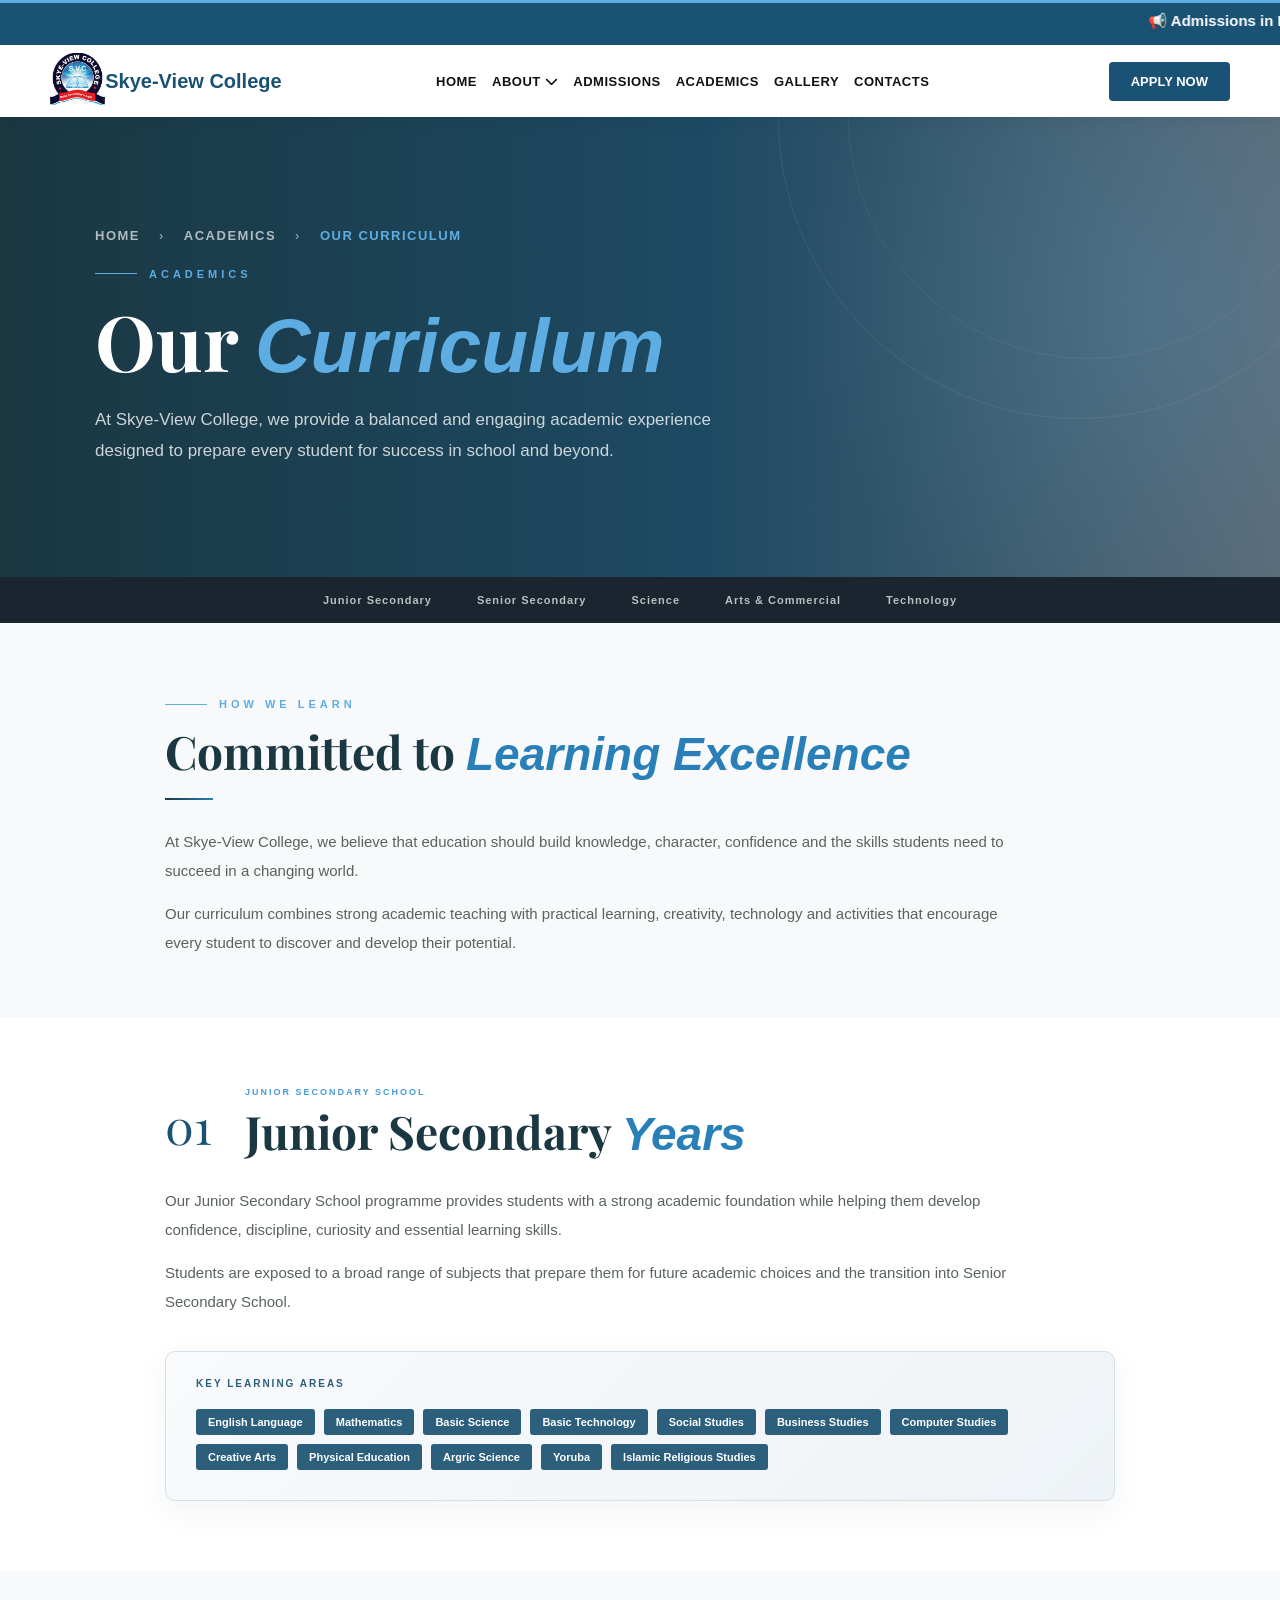
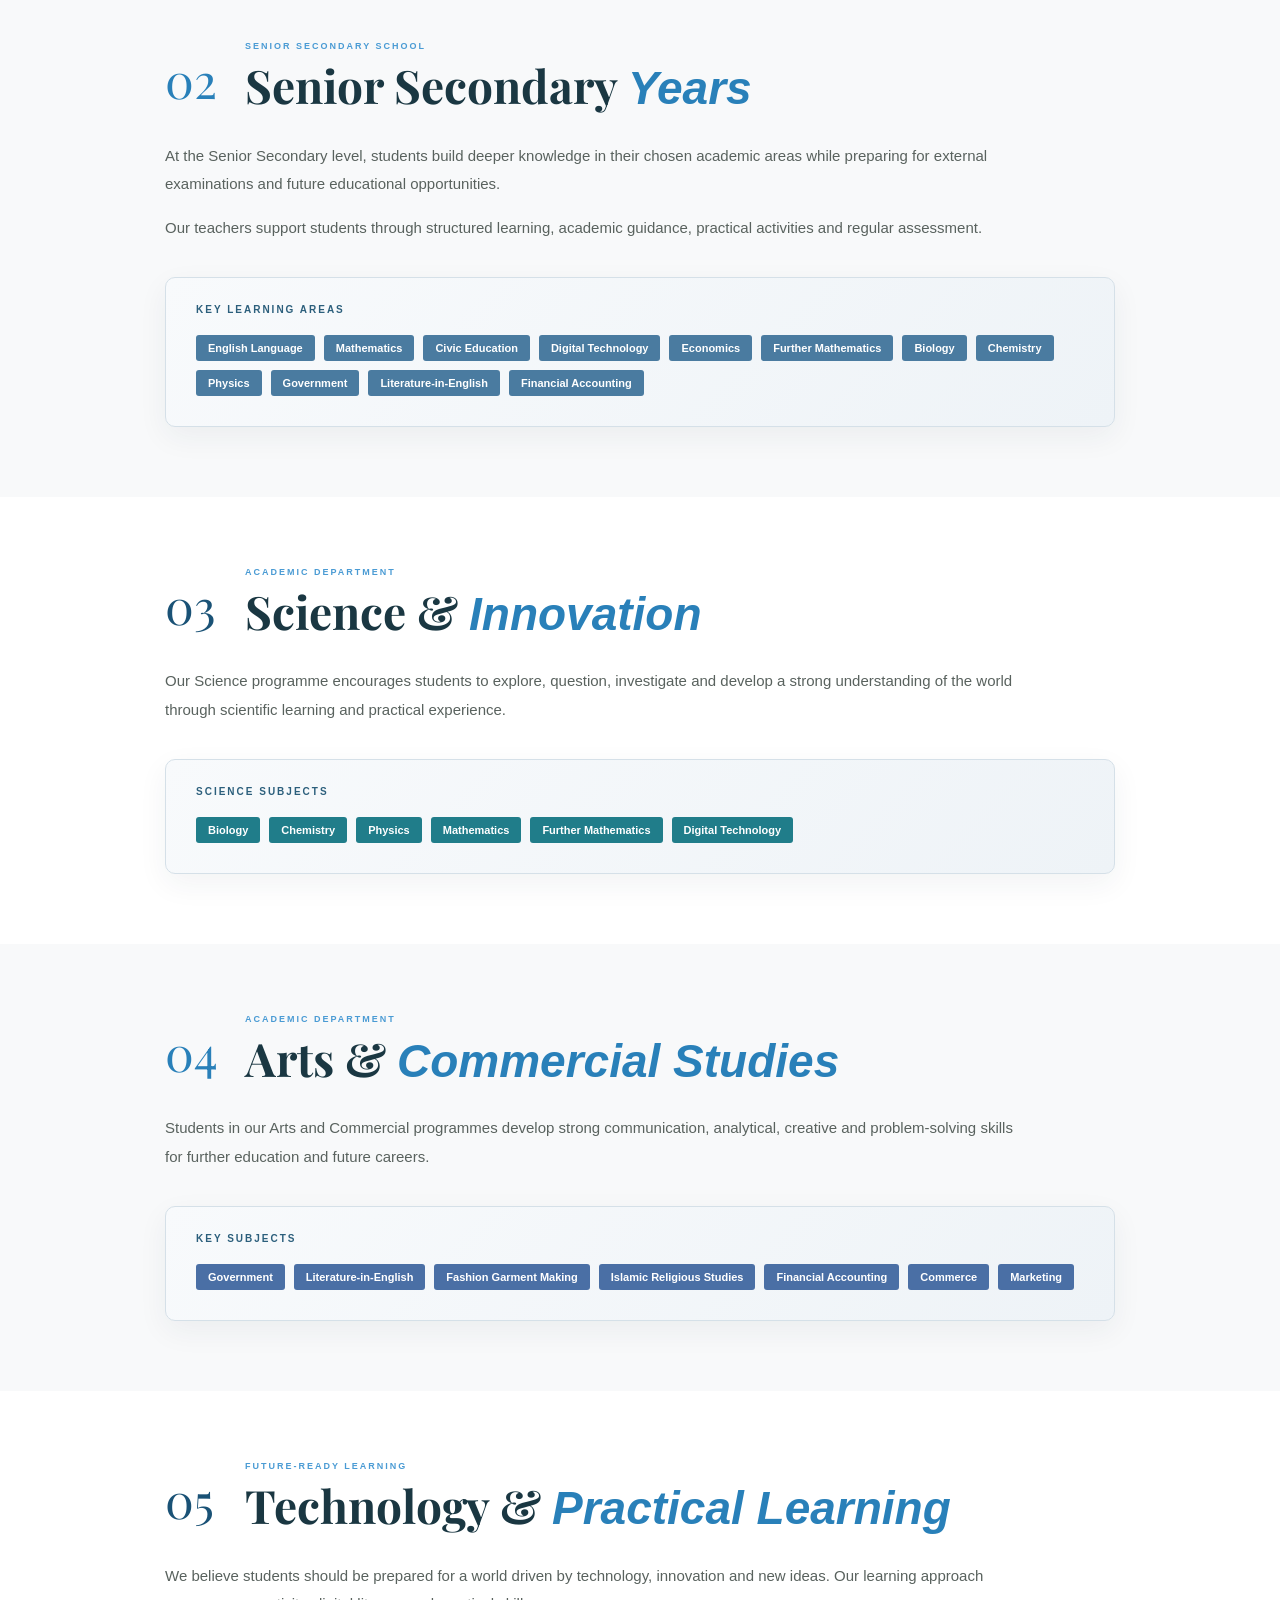
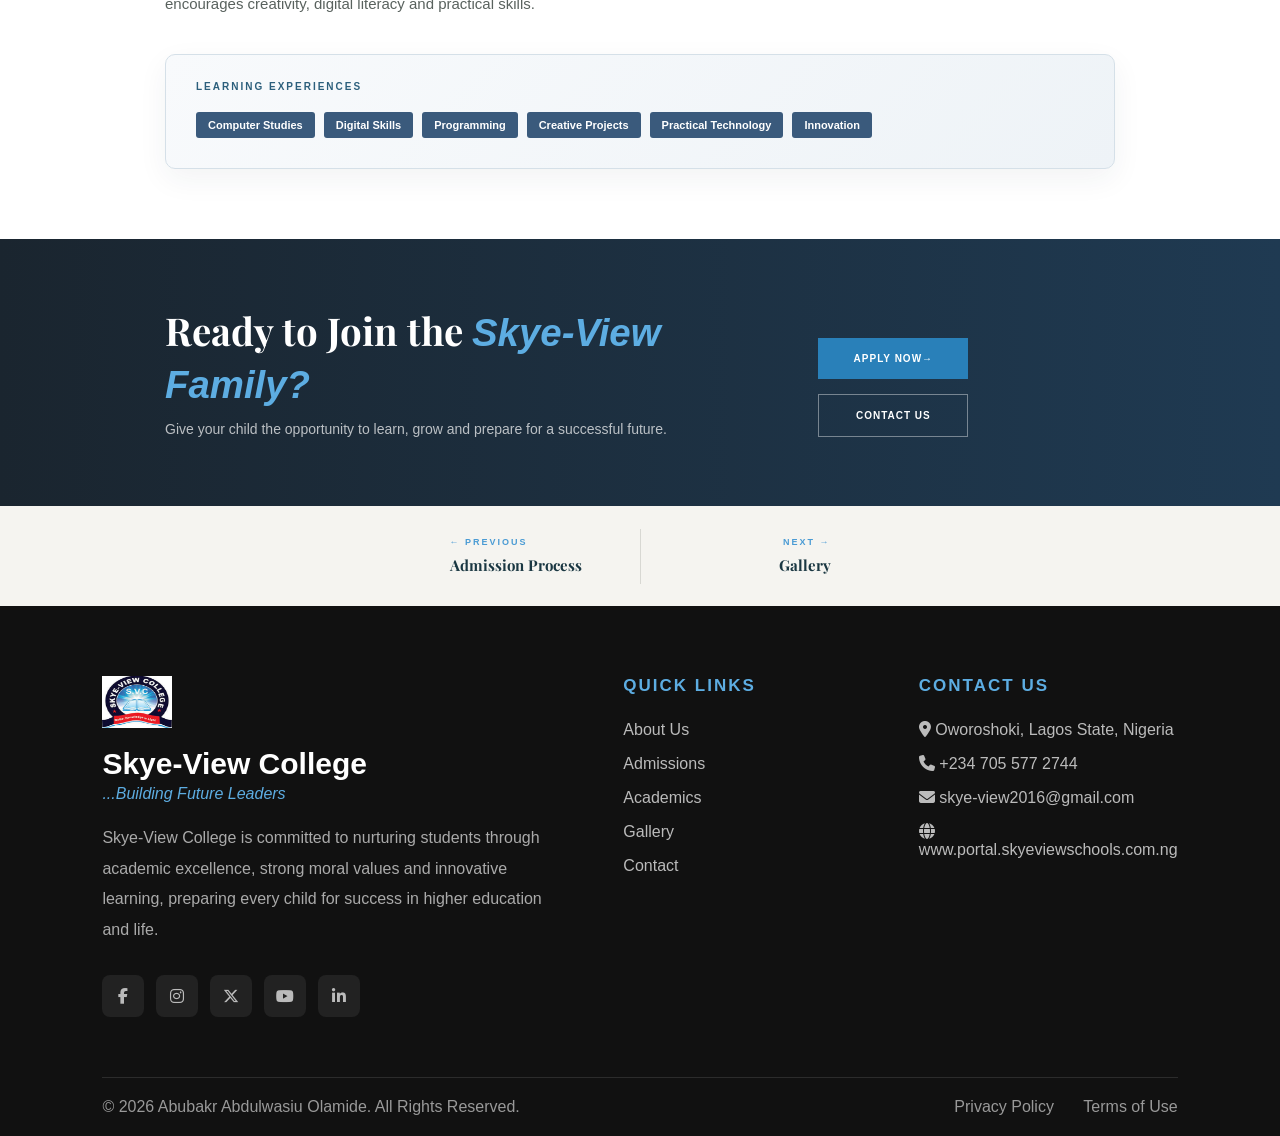
==== commit d1768890: "Update website styling" ====
--- a/academics.html
+++ b/academics.html
@@ -79,34 +79,47 @@
 
 
 
-    <!-- ================= MOBILE MENU ================= -->
-
-    <div class="mobile-menu" id="mobileMenu">
-
-        <div class="mobile-menu-header">
-
-            <a href="index.html" class="school-brand">
-                <img src="images/logo.png" alt="Skye-View College Logo">
-
-                <div class="brand-text">
-                    <h2>SKYE-VIEW</h2>
-                    <span>COLLEGE</span>
-                </div>
-            </a>
-
-            <button id="closeMenu">×</button>
-
-        </div>
-
-        <a href="index.html">Home</a>
-        <a href="about.html">About</a>
-        <a href="academics.html">Academics</a>
-        <a href="admissions.html">Admissions</a>
-        <a href="gallery.html">Gallery</a>
-        <a href="contact.html">Contacts</a>
-
+    <!-- =====================================
+   MOBILE MENU
+===================================== -->
+
+<div class="menu-overlay"></div>
+
+<div class="mobile-menu">
+    <div class="mobile-header">
+        <img src="images/logo.png" alt="Skye-View College Logo">
+        <button class="close-menu">
+            <i class="fa-solid fa-xmark"></i>
+        </button>
     </div>
 
+    <ul>
+        <li><a href="index.html">Home</a></li>
+        
+        <li class="dropdown-mobile">
+            <div class="dropdown-btn">
+                About
+                <i class="fa-solid fa-chevron-down"></i>
+            </div>
+            <ul class="dropdown-content">
+                <li><a href="history.html">History</a></li>
+                <li><a href="mv.html">Mission & Vision</a></li>
+                <li><a href="management.html">Management</a></li>
+            </ul>
+        </li>
+        
+        <li><a href="admission.html">Admissions</a></li>
+        <li><a href="academics.html">Academics</a></li>
+        <li><a href="gallery.html">Gallery</a></li>
+        <li><a href="contact.html">Contacts</a></li>
+    </ul>
+
+    <a href="admission.html" class="mobile-apply-btn">APPLY NOW</a>
+
+    <div class="mobile-menu-footer">
+        <p>© 2026 Skye-View College</p>
+    </div>
+</div>
 
     <!-- ================= HERO SECTION ================= -->
 
--- a/style.css
+++ b/style.css
@@ -4498,3 +4498,657 @@
     color:#fff;
     transform:rotate(180deg);
 }
+/* =========================================
+   BOARD MEMBERS - RESPONSIVE FIX
+========================================= */
+
+.board-members{
+    padding:90px 0;
+    background:#fff;
+}
+
+.board-intro{
+    max-width:800px;
+    margin:auto;
+    text-align:center;
+    margin-bottom:50px;
+}
+
+.board-intro p{
+    line-height:2;
+    color:#666;
+    font-size:17px;
+}
+
+.board-grid{
+    display:grid;
+    grid-template-columns:repeat(3,1fr);
+    gap:35px;
+    width:100%;
+}
+
+.board-card{
+    background:#fff;
+    border-radius:14px;
+    overflow:hidden;
+    box-shadow:0 12px 30px rgba(0,0,0,.08);
+    transition:.45s;
+    position:relative;
+    width:100%;
+}
+
+.board-card:hover{
+    transform:translateY(-12px);
+    box-shadow:0 25px 50px rgba(0,0,0,.18);
+}
+
+.board-image{
+    width:100%;
+    height:300px;
+    overflow:hidden;
+    position:relative;
+    background:#f0f0f0;
+}
+
+.board-image img{
+    width:100%;
+    height:100%;
+    object-fit:cover;
+    object-position:center 20%;
+    transition:.7s;
+    display:block;
+}
+
+.board-card:hover img{
+    transform:scale(1.05);
+}
+
+.board-overlay{
+    position:absolute;
+    left:15px;
+    right:15px;
+    bottom:72px;
+    background:#1a5276;
+    color:#fff;
+    padding:12px 16px;
+    border-radius:8px;
+    transition:.4s;
+    z-index:2;
+}
+
+.board-overlay h3{
+    font-size:18px;
+    margin-bottom:4px;
+}
+
+.board-overlay span{
+    font-size:13px;
+    color:#d8d8d8;
+}
+
+.board-info{
+    padding:22px;
+    display:flex;
+    justify-content:space-between;
+    align-items:center;
+}
+
+.board-info h4{
+    font-size:18px;
+    margin-bottom:5px;
+    color:#1a3742;
+}
+
+.board-info p{
+    font-size:14px;
+    color:#777;
+}
+
+.board-info a{
+    width:36px;
+    height:36px;
+    border-radius:50%;
+    background:#e8f0f5;
+    display:flex;
+    align-items:center;
+    justify-content:center;
+    text-decoration:none;
+    color:#1a5276;
+    font-size:22px;
+    transition:.3s;
+}
+
+.board-info a:hover{
+    background:#1a5276;
+    color:#fff;
+    transform:rotate(180deg);
+}
+
+/* =========================================
+   BOARD MEMBERS - MOBILE RESPONSIVE
+========================================= */
+
+@media(max-width:1200px){
+    .board-grid{
+        grid-template-columns:repeat(3,1fr);
+        gap:25px;
+    }
+    
+    .board-image{
+        height:280px;
+    }
+}
+
+@media(max-width:991px){
+    .board-grid{
+        grid-template-columns:repeat(2,1fr);
+        gap:25px;
+    }
+    
+    .board-image{
+        height:260px;
+    }
+    
+    .board-card{
+        max-width:100%;
+    }
+}
+
+@media(max-width:768px){
+    .board-members{
+        padding:60px 20px;
+    }
+    
+    .board-grid{
+        grid-template-columns:1fr;
+        gap:30px;
+        width:100%;
+        max-width:400px;
+        margin:0 auto;
+    }
+    
+    .board-card{
+        width:100%;
+        margin-bottom:0;
+    }
+    
+    .board-image{
+        height:300px;
+        width:100%;
+    }
+    
+    .board-image img{
+        width:100%;
+        height:100%;
+        object-fit:cover;
+        object-position:center top;
+    }
+    
+    .board-overlay{
+        bottom:72px;
+        left:12px;
+        right:12px;
+    }
+    
+    .board-overlay h3{
+        font-size:16px;
+    }
+    
+    .board-overlay span{
+        font-size:12px;
+    }
+    
+    .board-info{
+        padding:18px 20px;
+    }
+    
+    .board-info h4{
+        font-size:16px;
+    }
+    
+    .board-info p{
+        font-size:13px;
+    }
+}
+
+@media(max-width:576px){
+    .board-members{
+        padding:50px 15px;
+    }
+    
+    .board-grid{
+        gap:25px;
+        max-width:350px;
+    }
+    
+    .board-image{
+        height:280px;
+    }
+    
+    .board-card{
+        border-radius:10px;
+    }
+    
+    .board-overlay{
+        bottom:68px;
+        padding:10px 14px;
+    }
+    
+    .board-overlay h3{
+        font-size:15px;
+    }
+    
+    .board-overlay span{
+        font-size:11px;
+    }
+    
+    .board-info{
+        padding:15px 18px;
+    }
+    
+    .board-info h4{
+        font-size:15px;
+    }
+    
+    .board-info p{
+        font-size:12px;
+    }
+    
+    .board-info a{
+        width:32px;
+        height:32px;
+        font-size:18px;
+    }
+}
+
+/* =========================================
+   ALTERNATIVE: CIRCULAR AVATARS ON MOBILE
+========================================= */
+
+@media(max-width:576px){
+    /* Optional: Use circular avatars for a cleaner mobile look */
+    .board-image{
+        height:200px;
+        display:flex;
+        justify-content:center;
+        align-items:center;
+        background:#f0f4f8;
+        padding-top:20px;
+    }
+    
+    .board-image img{
+        width:140px;
+        height:140px;
+        border-radius:50%;
+        object-fit:cover;
+        object-position:center top;
+        border:3px solid #1a5276;
+        box-shadow:0 5px 15px rgba(0,0,0,.15);
+    }
+    
+    .board-overlay{
+        position:static;
+        background:transparent;
+        color:#1a3742;
+        text-align:center;
+        padding:10px 15px 5px;
+        box-shadow:none;
+    }
+    
+    .board-overlay h3{
+        color:#1a3742;
+        font-size:16px;
+    }
+    
+    .board-overlay span{
+        color:#667;
+        font-size:12px;
+    }
+    
+    .board-info{
+        justify-content:center;
+        padding:5px 15px 20px;
+        text-align:center;
+    }
+    
+    .board-info h4{
+        display:none;
+    }
+    
+    .board-info p{
+        color:#777;
+        font-size:13px;
+    }
+    
+    .board-info a{
+        display:none;
+    }
+}
+/* =========================================
+   MOBILE MENU - FIXED & RESPONSIVE
+========================================= */
+
+.menu-overlay{
+    position:fixed;
+    top:0;
+    left:0;
+    width:100%;
+    height:100%;
+    background:rgba(0,0,0,.6);
+    opacity:0;
+    visibility:hidden;
+    transition:all .3s ease;
+    z-index:998;
+    backdrop-filter:blur(3px);
+    -webkit-backdrop-filter:blur(3px);
+}
+
+.menu-overlay.active{
+    opacity:1;
+    visibility:visible;
+}
+
+.mobile-menu{
+    position:fixed;
+    top:0;
+    left:-100%;
+    width:85%;
+    max-width:380px;
+    height:100vh;
+    height:100dvh;
+    background:#fff;
+    transition:left .4s cubic-bezier(.4,0,.2,1);
+    z-index:999;
+    overflow-y:auto;
+    overflow-x:hidden;
+    box-shadow:5px 0 30px rgba(0,0,0,.2);
+    display:flex;
+    flex-direction:column;
+}
+
+.mobile-menu.active{
+    left:0;
+}
+
+/* Mobile Menu Header */
+.mobile-menu-header,
+.mobile-header{
+    display:flex;
+    justify-content:space-between;
+    align-items:center;
+    padding:18px 20px;
+    background:#1a5276;
+    color:#fff;
+    border-bottom:1px solid rgba(255,255,255,.1);
+    flex-shrink:0;
+}
+
+.school-brand{
+    display:flex;
+    align-items:center;
+    gap:12px;
+    text-decoration:none;
+}
+
+.school-brand img{
+    height:45px;
+    width:auto;
+    background:#fff;
+    border-radius:5px;
+    padding:4px;
+}
+
+.brand-text h2{
+    font-size:16px;
+    margin:0;
+    color:#fff;
+    font-weight:800;
+    letter-spacing:1px;
+    line-height:1.2;
+}
+
+.brand-text span{
+    font-size:11px;
+    color:rgba(255,255,255,.7);
+    letter-spacing:2px;
+    text-transform:uppercase;
+}
+
+.mobile-header img{
+    height:45px;
+    background:#fff;
+    border-radius:5px;
+    padding:4px;
+}
+
+.close-menu,
+#closeMenu{
+    width:40px;
+    height:40px;
+    border:none;
+    border-radius:50%;
+    background:rgba(255,255,255,.15);
+    color:#fff;
+    cursor:pointer;
+    font-size:20px;
+    display:flex;
+    align-items:center;
+    justify-content:center;
+    transition:all .3s ease;
+    flex-shrink:0;
+}
+
+.close-menu:hover,
+#closeMenu:hover{
+    background:rgba(255,255,255,.3);
+    transform:rotate(90deg);
+}
+
+/* Mobile Menu Links */
+.mobile-menu ul{
+    list-style:none;
+    margin:0;
+    padding:0;
+    flex:1;
+}
+
+.mobile-menu > a,
+.mobile-menu ul > li > a{
+    display:block;
+    padding:18px 25px;
+    text-decoration:none;
+    color:#333;
+    font-weight:600;
+    font-size:15px;
+    border-bottom:1px solid #f0f0f0;
+    transition:all .3s ease;
+}
+
+.mobile-menu > a:hover,
+.mobile-menu ul > li > a:hover{
+    background:#f0f4f8;
+    color:#1a5276;
+    padding-left:32px;
+}
+
+/* Dropdown */
+.dropdown-mobile{
+    position:relative;
+}
+
+.dropdown-btn{
+    display:flex;
+    justify-content:space-between;
+    align-items:center;
+    padding:18px 25px;
+    cursor:pointer;
+    font-weight:600;
+    font-size:15px;
+    color:#333;
+    border-bottom:1px solid #f0f0f0;
+    transition:all .3s ease;
+    user-select:none;
+}
+
+.dropdown-btn:hover{
+    background:#f0f4f8;
+    color:#1a5276;
+}
+
+.dropdown-btn i{
+    font-size:12px;
+    transition:transform .3s ease;
+}
+
+.dropdown-mobile.active .dropdown-btn i{
+    transform:rotate(180deg);
+}
+
+.dropdown-content{
+    display:none;
+    background:#f8f9fa;
+    list-style:none;
+    padding:0;
+    margin:0;
+}
+
+.dropdown-mobile.active .dropdown-content{
+    display:block;
+}
+
+.dropdown-content li{
+    border-bottom:1px solid #f0f0f0;
+}
+
+.dropdown-content a{
+    display:block;
+    padding:15px 25px 15px 40px;
+    text-decoration:none;
+    color:#555;
+    font-size:14px;
+    font-weight:500;
+    transition:all .3s ease;
+}
+
+.dropdown-content a:hover{
+    background:#e8f0f5;
+    color:#1a5276;
+    padding-left:45px;
+}
+
+/* Mobile Apply Button */
+.mobile-apply-btn{
+    display:block;
+    margin:20px;
+    padding:15px;
+    background:#1a5276;
+    color:#fff !important;
+    text-align:center;
+    border-radius:8px;
+    font-weight:700 !important;
+    font-size:14px !important;
+    text-decoration:none;
+    transition:all .3s ease;
+    border:none !important;
+}
+
+.mobile-apply-btn:hover{
+    background:#2980b9;
+    transform:translateY(-2px);
+    box-shadow:0 5px 15px rgba(26,82,118,.3);
+}
+
+/* Mobile Menu Footer */
+.mobile-menu-footer{
+    padding:15px 20px;
+    background:#f8f9fa;
+    border-top:1px solid #e0e0e0;
+    flex-shrink:0;
+}
+
+.mobile-menu-footer p{
+    font-size:12px;
+    color:#888;
+    margin:0;
+    text-align:center;
+}
+
+/* =========================================
+   MOBILE MENU - RESPONSIVE
+========================================= */
+
+@media(max-width:576px){
+    .mobile-menu{
+        width:90%;
+        max-width:350px;
+    }
+    
+    .mobile-menu-header,
+    .mobile-header{
+        padding:15px 15px;
+    }
+    
+    .school-brand img{
+        height:40px;
+    }
+    
+    .brand-text h2{
+        font-size:14px;
+    }
+    
+    .brand-text span{
+        font-size:10px;
+    }
+    
+    .close-menu,
+    #closeMenu{
+        width:36px;
+        height:36px;
+        font-size:18px;
+    }
+    
+    .mobile-menu > a,
+    .mobile-menu ul > li > a,
+    .dropdown-btn{
+        padding:15px 20px;
+        font-size:14px;
+    }
+    
+    .dropdown-content a{
+        padding:12px 20px 12px 35px;
+        font-size:13px;
+    }
+    
+    .mobile-apply-btn{
+        margin:15px;
+        padding:14px;
+        font-size:13px !important;
+    }
+}
+
+@media(max-width:400px){
+    .mobile-menu{
+        width:95%;
+        max-width:320px;
+    }
+    
+    .school-brand img{
+        height:36px;
+    }
+    
+    .brand-text h2{
+        font-size:13px;
+    }
+    
+    .mobile-menu > a,
+    .mobile-menu ul > li > a,
+    .dropdown-btn{
+        padding:13px 18px;
+        font-size:13px;
+    }
+    
+    .dropdown-content a{
+        padding:11px 18px 11px 30px;
+        font-size:12px;
+    }
+}
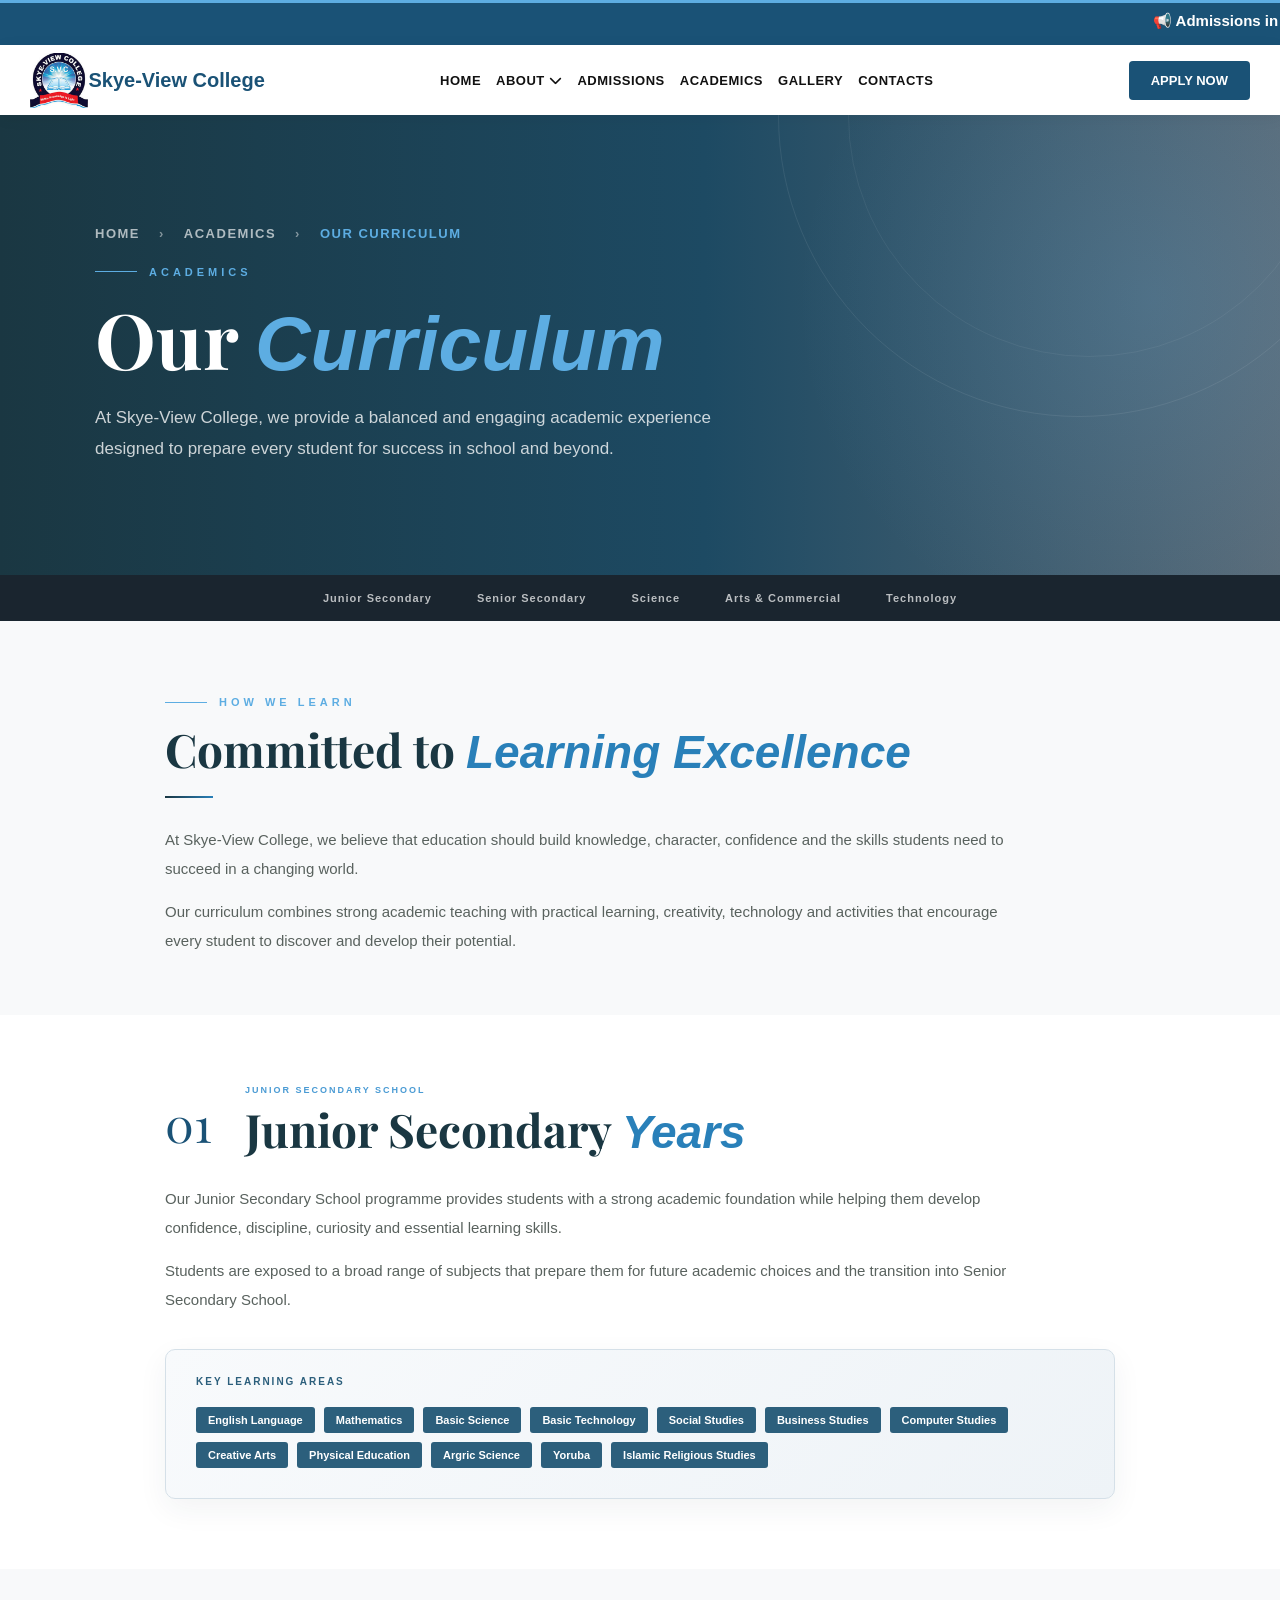
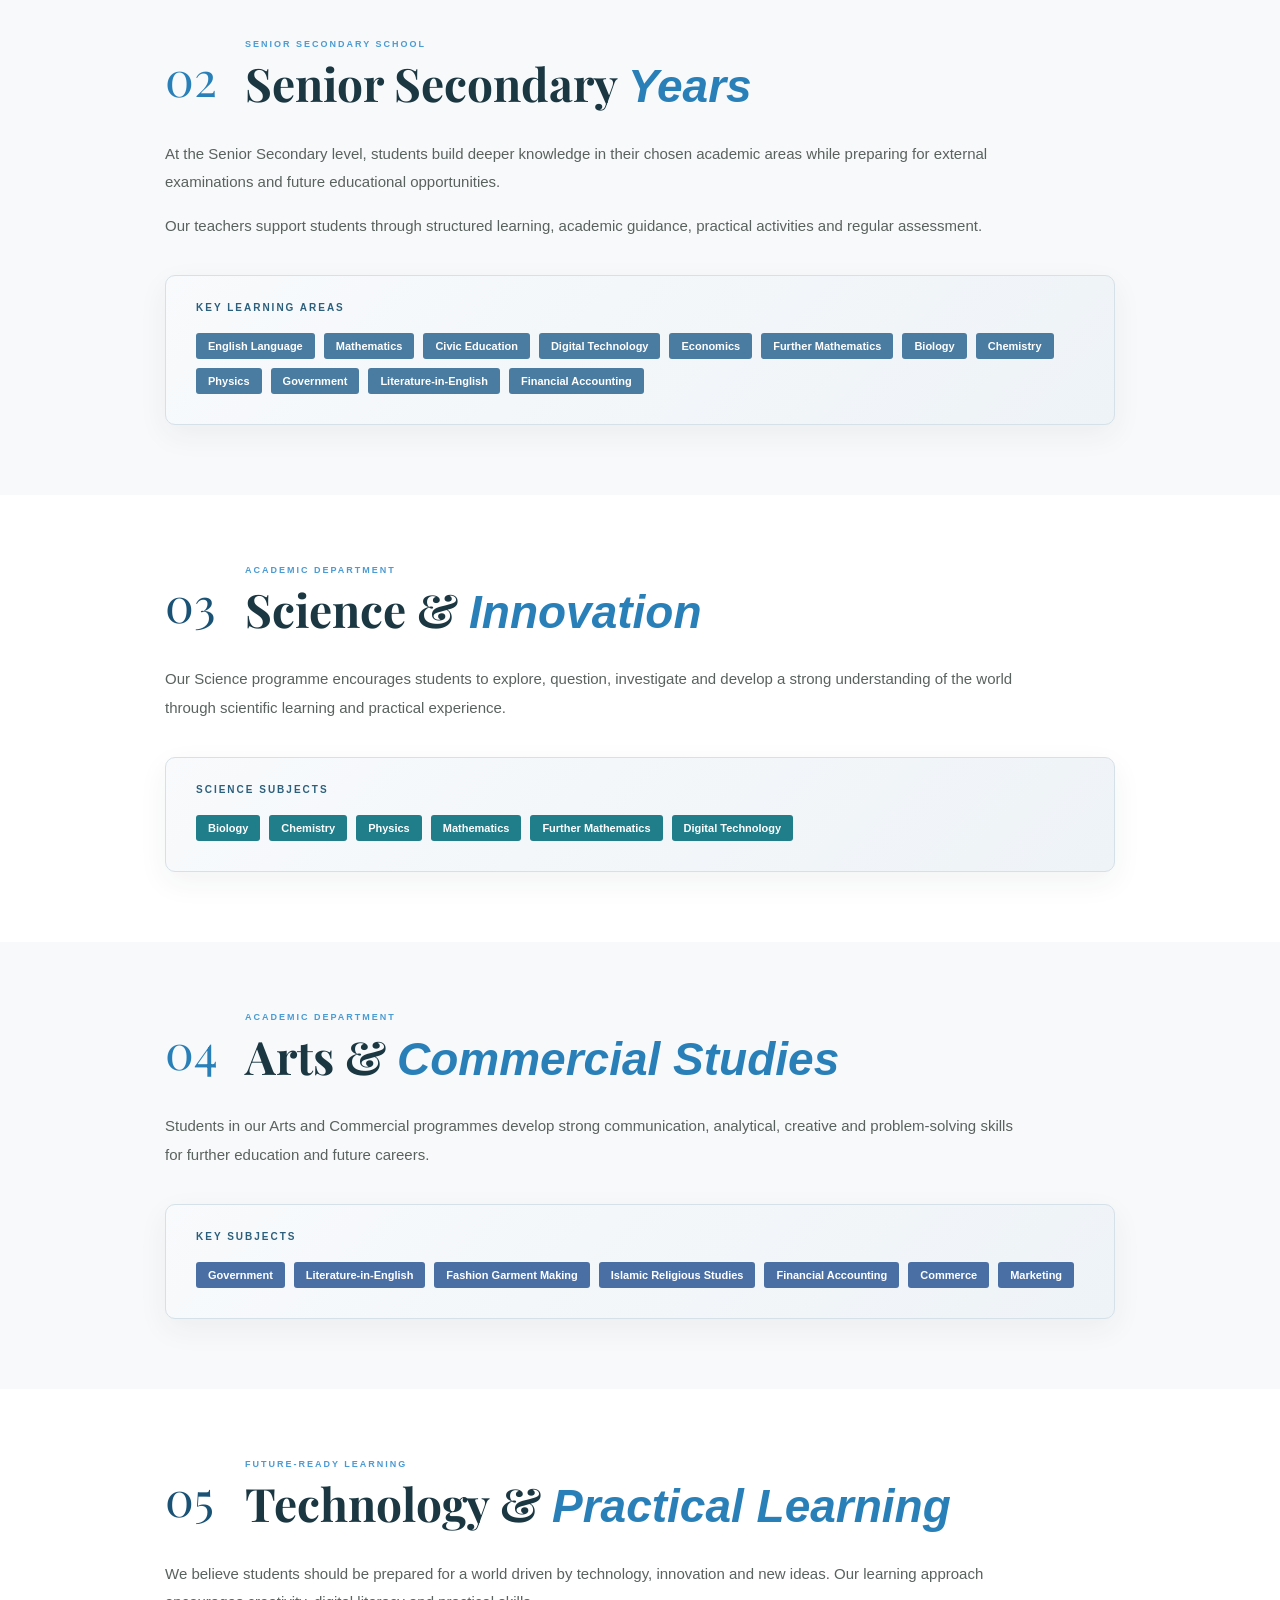
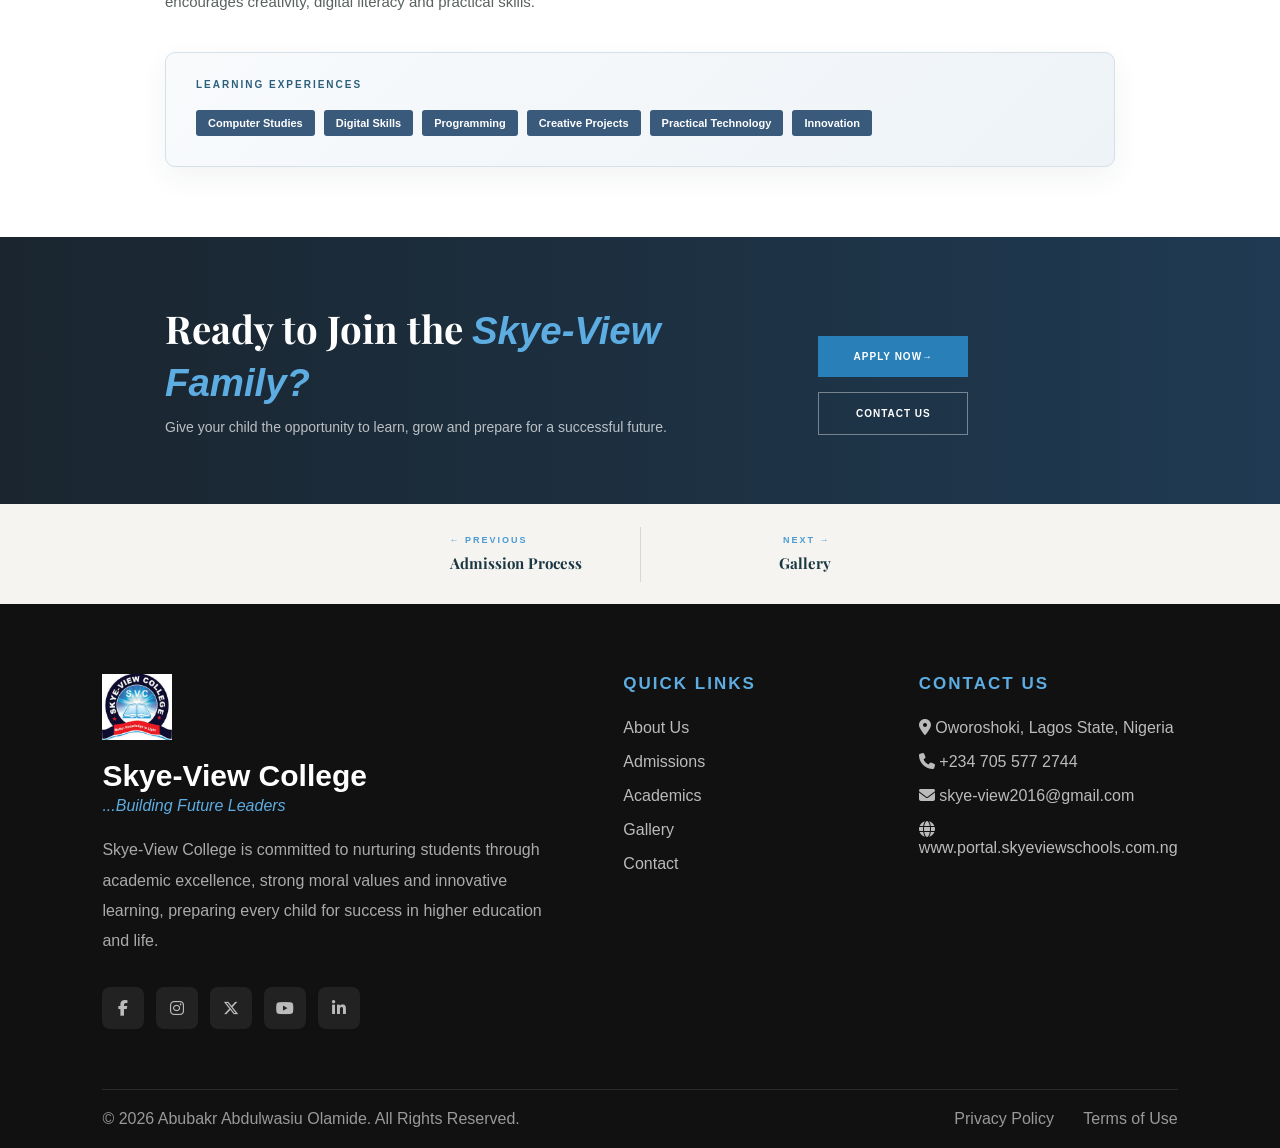
==== commit eadd4111: "Update website styling" ====
--- a/academics.html
+++ b/academics.html
@@ -32,52 +32,36 @@
                 <img src="images/logo.png" alt="Skye-View College">
             </a>
         </div>
-        <div>
-            <h1 class="Logoh1">Skye-View College</h1>
-        </div>
+        
+        <h1 class="Logoh1">Skye-View College</h1>
     
         <nav class="navbar">
-    
             <ul class="nav-links">
-    
                 <li><a href="index.html">HOME</a></li>
-    
                 <li class="dropdown">
                     <a href="#">
                         ABOUT
-                    <i class="fa-solid fa-chevron-down"></i>
+                        <i class="fa-solid fa-chevron-down"></i>
                     </a>
-    
                     <ul class="dropdown-menu">
                         <li><a href="history.html">History</a></li>
                         <li><a href="mv.html">Mission & Vision</a></li>
                         <li><a href="management.html">Management</a></li>
                     </ul>
-    
                 </li>
-    
                 <li><a href="admission.html">ADMISSIONS</a></li>
-    
                 <li><a href="academics.html">ACADEMICS</a></li>
-    
                 <li><a href="gallery.html">GALLERY</a></li>
-    
                 <li><a href="contact.html">CONTACTS</a></li>
-    
             </ul>
-            
-    
         </nav>
     
-            <a href="admission.html" class="apply-btn">APPLY NOW</a>
+        <a href="admission.html" class="apply-btn">APPLY NOW</a>
     
         <div class="menu-toggle">
             <i class="fas fa-bars"></i>
         </div>
-    
     </header>
-
-
 
     <!-- =====================================
    MOBILE MENU
--- a/style.css
+++ b/style.css
@@ -25,36 +25,49 @@
     z-index:2000;
 }
 
-/* HEADER */
+/* =========================================
+   HEADER - FIXED FOR MOBILE
+========================================= */
 
 .header{
     position:sticky;
     top:3px;
-    height:72px;
+    height:70px;
     background:#fff;
     display:flex;
     justify-content:space-between;
     align-items:center;
     box-shadow:0 3px 15px rgba(0,0,0,.06);
     z-index:1000;
-    padding:0 50px;
-}
-
-img{
-    height:52px;
+    padding:0 30px;
+}
+
+.logo{
+    flex-shrink:0;
+    display:flex;
+    align-items:center;
+}
+
+.logo img{
+    height:55px;
+    width:auto;
+    display:block;
 }
 
 .Logoh1{
     font-size:20px;
     transition:all .45s ease;
     color:#1a5276;
-}
+    margin:0;
+    padding:0;
+    white-space:nowrap;
+}
+
 .Logoh1:hover{
     color:#2980b9;
     cursor:pointer;
     transition:.3s;
     letter-spacing:.5px;
-    padding-right:20px;
 }
 
 /* NAVIGATION */
@@ -63,6 +76,7 @@
     flex:1;
     display:flex;
     justify-content:center;
+    margin:0 20px;
 }
 
 .nav-links{
@@ -71,6 +85,7 @@
     list-style:none;
     margin:0;
     padding:0;
+    align-items:center;
 }
 
 .nav-links li{
@@ -84,6 +99,8 @@
     font-weight:700;
     letter-spacing:.5px;
     transition:.3s;
+    display:block;
+    padding:5px 0;
 }
 
 .nav-links a:hover{
@@ -94,7 +111,7 @@
 
 .dropdown-menu{
     position:absolute;
-    top:45px;
+    top:40px;
     left:0;
     width:220px;
     background:#fff;
@@ -105,6 +122,7 @@
     visibility:hidden;
     transform:translateY(15px);
     transition:.3s;
+    padding:0;
 }
 
 .dropdown:hover .dropdown-menu{
@@ -115,6 +133,7 @@
 
 .dropdown-menu li{
     border-bottom:1px solid #eee;
+    margin:0;
 }
 
 .dropdown-menu li:last-child{
@@ -124,6 +143,8 @@
 .dropdown-menu a{
     display:block;
     padding:14px 18px;
+    font-size:13px;
+    font-weight:600;
 }
 
 /* APPLY BUTTON */
@@ -136,8 +157,10 @@
     border-radius:4px;
     font-size:13px;
     font-weight:700;
-    margin-left:25px;
+    margin-left:20px;
     transition:.3s;
+    white-space:nowrap;
+    flex-shrink:0;
 }
 
 .apply-btn:hover{
@@ -149,22 +172,99 @@
 
 .menu-toggle{
     display:none;
-    font-size:28px;
+    font-size:24px;
     cursor:pointer;
     background:none;
     border:none;
     color:#1a5276;
     padding:5px;
     transition:.3s;
+    flex-shrink:0;
+    line-height:1;
 }
 
 .menu-toggle:hover{
     color:#2980b9;
-    transform:scale(1.1);
+}
+
+.menu-toggle i{
+    display:block;
+    font-size:24px;
 }
 
 /* =========================================
-   MOBILE MENU
+   HEADER - MOBILE RESPONSIVE
+========================================= */
+
+@media(max-width:991px){
+    .navbar,
+    .apply-btn{
+        display:none;
+    }
+    
+    .menu-toggle{
+        display:block;
+    }
+    
+    .header{
+        height:65px;
+        padding:0 15px;
+        gap:10px;
+    }
+    
+    .logo img{
+        height:45px;
+    }
+    
+    .Logoh1{
+        font-size:16px;
+        flex:1;
+        text-align:center;
+    }
+}
+
+@media(max-width:576px){
+    .header{
+        height:60px;
+        padding:0 12px;
+        gap:8px;
+    }
+    
+    .logo img{
+        height:40px;
+    }
+    
+    .Logoh1{
+        font-size:14px;
+    }
+    
+    .menu-toggle{
+        font-size:22px;
+        padding:4px;
+    }
+}
+
+@media(max-width:400px){
+    .header{
+        height:55px;
+        padding:0 10px;
+    }
+    
+    .logo img{
+        height:35px;
+    }
+    
+    .Logoh1{
+        font-size:13px;
+        letter-spacing:0;
+    }
+    
+    .menu-toggle{
+        font-size:20px;
+    }
+}
+/* =========================================
+   MOBILE MENU - CLEAN FIX
 ========================================= */
 
 .menu-overlay{
@@ -176,7 +276,7 @@
     background:rgba(0,0,0,.5);
     opacity:0;
     visibility:hidden;
-    transition:.3s;
+    transition:all .3s ease;
     z-index:998;
 }
 
@@ -190,12 +290,14 @@
     top:0;
     left:-100%;
     width:85%;
-    max-width:350px;
+    max-width:340px;
     height:100vh;
+    height:100dvh;
     background:#fff;
-    transition:left .4s ease;
+    transition:left .35s ease;
     z-index:999;
     overflow-y:auto;
+    overflow-x:hidden;
     box-shadow:5px 0 20px rgba(0,0,0,.15);
 }
 
@@ -203,125 +305,299 @@
     left:0;
 }
 
+/* Mobile Menu Header - SIMPLE & CLEAN */
+.mobile-menu-header,
 .mobile-header{
     display:flex;
     justify-content:space-between;
     align-items:center;
-    padding:18px 20px;
-    border-bottom:1px solid #eee;
+    padding:12px 15px;
     background:#1a5276;
     color:#fff;
-}
-
-.mobile-header img{
-    height:45px;
+    position:sticky;
+    top:0;
+    z-index:10;
+}
+
+.school-brand{
+    display:flex;
+    align-items:center;
+    gap:10px;
+    text-decoration:none;
+}
+
+.school-brand img{
+    height:35px;
+    width:auto;
+    border-radius:50%;
     background:#fff;
-    border-radius:5px;
-    padding:5px;
-}
-
-.mobile-header h2{
-    font-size:18px;
+    padding:2px;
+}
+
+.brand-text h2{
+    font-size:14px;
     margin:0;
     color:#fff;
-}
-
-.close-menu{
-    width:40px;
-    height:40px;
+    font-weight:700;
+    letter-spacing:.5px;
+    line-height:1.2;
+}
+
+.brand-text span{
+    font-size:10px;
+    color:rgba(255,255,255,.7);
+    letter-spacing:1px;
+    text-transform:uppercase;
+    display:block;
+}
+
+.mobile-header{
+    padding:12px 15px;
+}
+
+.mobile-header img{
+    height:35px;
+    border-radius:50%;
+    background:#fff;
+    padding:2px;
+}
+
+/* Close Button */
+.close-menu,
+#closeMenu{
+    width:32px;
+    height:32px;
     border:none;
     border-radius:50%;
-    background:rgba(255,255,255,.2);
+    background:rgba(255,255,255,.15);
     color:#fff;
     cursor:pointer;
-    font-size:20px;
+    font-size:16px;
     display:flex;
     align-items:center;
     justify-content:center;
-    transition:.3s;
-}
-
-.close-menu:hover{
+    transition:all .3s ease;
+    flex-shrink:0;
+    line-height:1;
+}
+
+.close-menu:hover,
+#closeMenu:hover{
     background:rgba(255,255,255,.3);
     transform:rotate(90deg);
 }
 
+/* Mobile Menu Links - CLEAN */
 .mobile-menu ul{
     list-style:none;
     margin:0;
     padding:0;
 }
 
-.mobile-menu li{
-    border-bottom:1px solid #eee;
-}
-
-.mobile-menu a{
+.mobile-menu > a,
+.mobile-menu ul > li > a{
     display:block;
-    padding:18px 25px;
+    padding:14px 20px;
     text-decoration:none;
     color:#333;
     font-weight:600;
-    font-size:15px;
-    transition:.3s;
-}
-
-.mobile-menu a:hover{
-    background:#f0f4f8;
+    font-size:14px;
+    border-bottom:1px solid #f5f5f5;
+    transition:all .2s ease;
+}
+
+.mobile-menu > a:hover,
+.mobile-menu ul > li > a:hover{
+    background:#f5f9fc;
     color:#1a5276;
-    padding-left:30px;
+    padding-left:25px;
+}
+
+/* Dropdown */
+.dropdown-mobile{
+    position:relative;
 }
 
 .dropdown-btn{
     display:flex;
     justify-content:space-between;
     align-items:center;
-    padding:18px 25px;
+    padding:14px 20px;
     cursor:pointer;
     font-weight:600;
-    font-size:15px;
+    font-size:14px;
     color:#333;
-    transition:.3s;
+    border-bottom:1px solid #f5f5f5;
+    transition:all .2s ease;
+    user-select:none;
 }
 
 .dropdown-btn:hover{
-    background:#f0f4f8;
+    background:#f5f9fc;
     color:#1a5276;
+}
+
+.dropdown-btn i{
+    font-size:10px;
+    transition:transform .3s ease;
+}
+
+.dropdown-mobile.active .dropdown-btn i{
+    transform:rotate(180deg);
 }
 
 .dropdown-content{
     display:none;
     background:#f8f9fa;
-}
-
-.dropdown-content a{
-    padding-left:40px;
-    font-size:14px;
-    font-weight:500;
+    list-style:none;
+    padding:0;
+    margin:0;
 }
 
 .dropdown-mobile.active .dropdown-content{
     display:block;
 }
 
+.dropdown-content li{
+    border-bottom:1px solid #f0f0f0;
+}
+
+.dropdown-content a{
+    display:block;
+    padding:12px 20px 12px 35px;
+    text-decoration:none;
+    color:#555;
+    font-size:13px;
+    font-weight:500;
+    transition:all .2s ease;
+}
+
+.dropdown-content a:hover{
+    background:#e8f0f5;
+    color:#1a5276;
+    padding-left:40px;
+}
+
+/* Mobile Apply Button */
 .mobile-apply-btn{
     display:block;
-    margin:20px;
-    padding:15px;
+    margin:15px;
+    padding:12px;
     background:#1a5276;
     color:#fff !important;
     text-align:center;
     border-radius:5px;
     font-weight:700 !important;
-    transition:.3s;
+    font-size:13px !important;
+    text-decoration:none;
+    transition:all .3s ease;
+    border:none !important;
+    letter-spacing:1px;
 }
 
 .mobile-apply-btn:hover{
     background:#2980b9;
-    padding-left:15px !important;
+    transform:translateY(-2px);
+    box-shadow:0 4px 12px rgba(26,82,118,.3);
+}
+
+/* Mobile Menu Footer */
+.mobile-menu-footer{
+    padding:12px 15px;
+    border-top:1px solid #f0f0f0;
+    text-align:center;
+    margin-top:auto;
+}
+
+.mobile-menu-footer p{
+    font-size:11px;
+    color:#999;
+    margin:0;
 }
 
 /* =========================================
+   MOBILE MENU - RESPONSIVE
+========================================= */
+
+@media(max-width:576px){
+    .mobile-menu{
+        width:88%;
+        max-width:320px;
+    }
+    
+    .mobile-menu-header,
+    .mobile-header{
+        padding:10px 12px;
+    }
+    
+    .school-brand img{
+        height:30px;
+    }
+    
+    .brand-text h2{
+        font-size:13px;
+    }
+    
+    .brand-text span{
+        font-size:9px;
+    }
+    
+    .close-menu,
+    #closeMenu{
+        width:28px;
+        height:28px;
+        font-size:14px;
+    }
+    
+    .mobile-menu > a,
+    .mobile-menu ul > li > a,
+    .dropdown-btn{
+        padding:12px 18px;
+        font-size:13px;
+    }
+    
+    .dropdown-content a{
+        padding:10px 18px 10px 30px;
+        font-size:12px;
+    }
+    
+    .mobile-apply-btn{
+        margin:12px;
+        padding:11px;
+        font-size:12px !important;
+    }
+    
+    .mobile-menu-footer p{
+        font-size:10px;
+    }
+}
+
+@media(max-width:400px){
+    .mobile-menu{
+        width:92%;
+        max-width:290px;
+    }
+    
+    .school-brand img{
+        height:28px;
+    }
+    
+    .brand-text h2{
+        font-size:12px;
+    }
+    
+    .mobile-menu > a,
+    .mobile-menu ul > li > a,
+    .dropdown-btn{
+        padding:11px 15px;
+        font-size:12px;
+    }
+    
+    .dropdown-content a{
+        padding:9px 15px 9px 25px;
+        font-size:11px;
+    }
+}/* =========================================
    HERO SLIDER
 ========================================= */
 
@@ -5151,4 +5427,4 @@
         padding:11px 18px 11px 30px;
         font-size:12px;
     }
-}+}
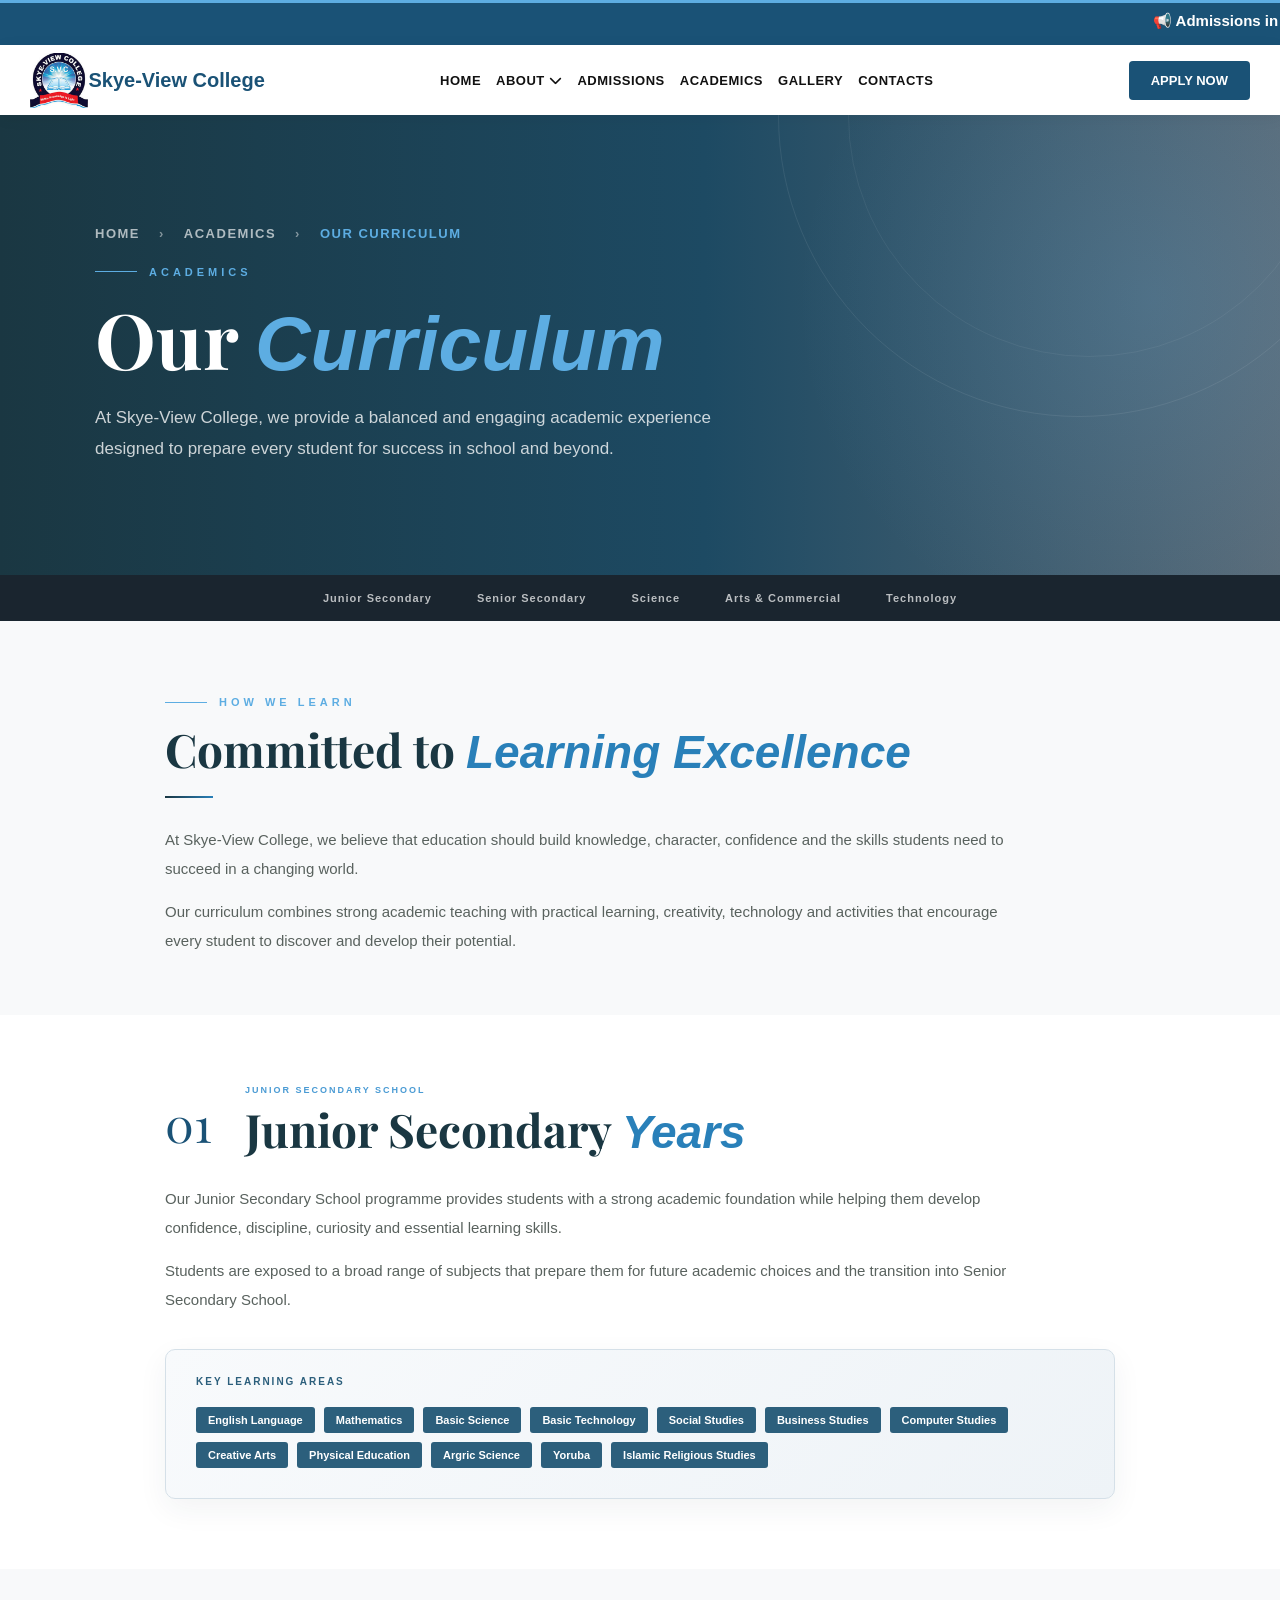
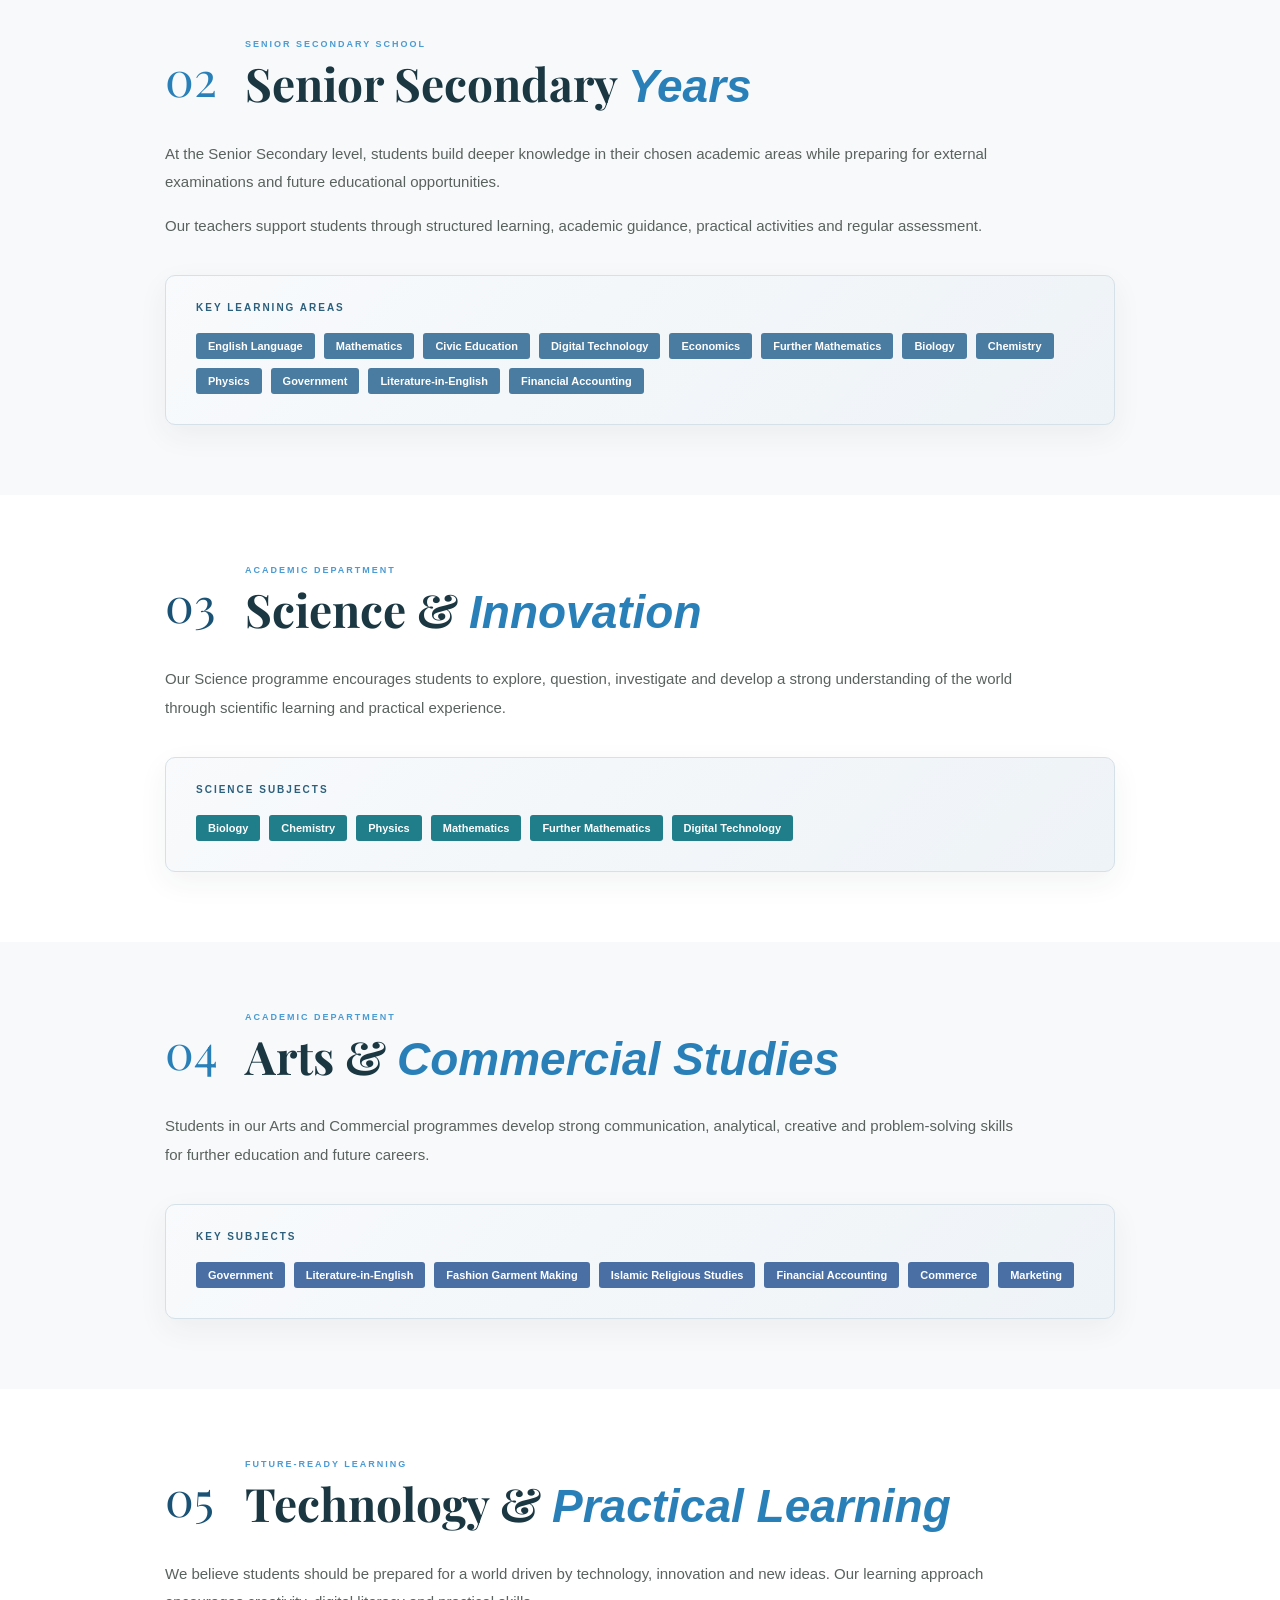
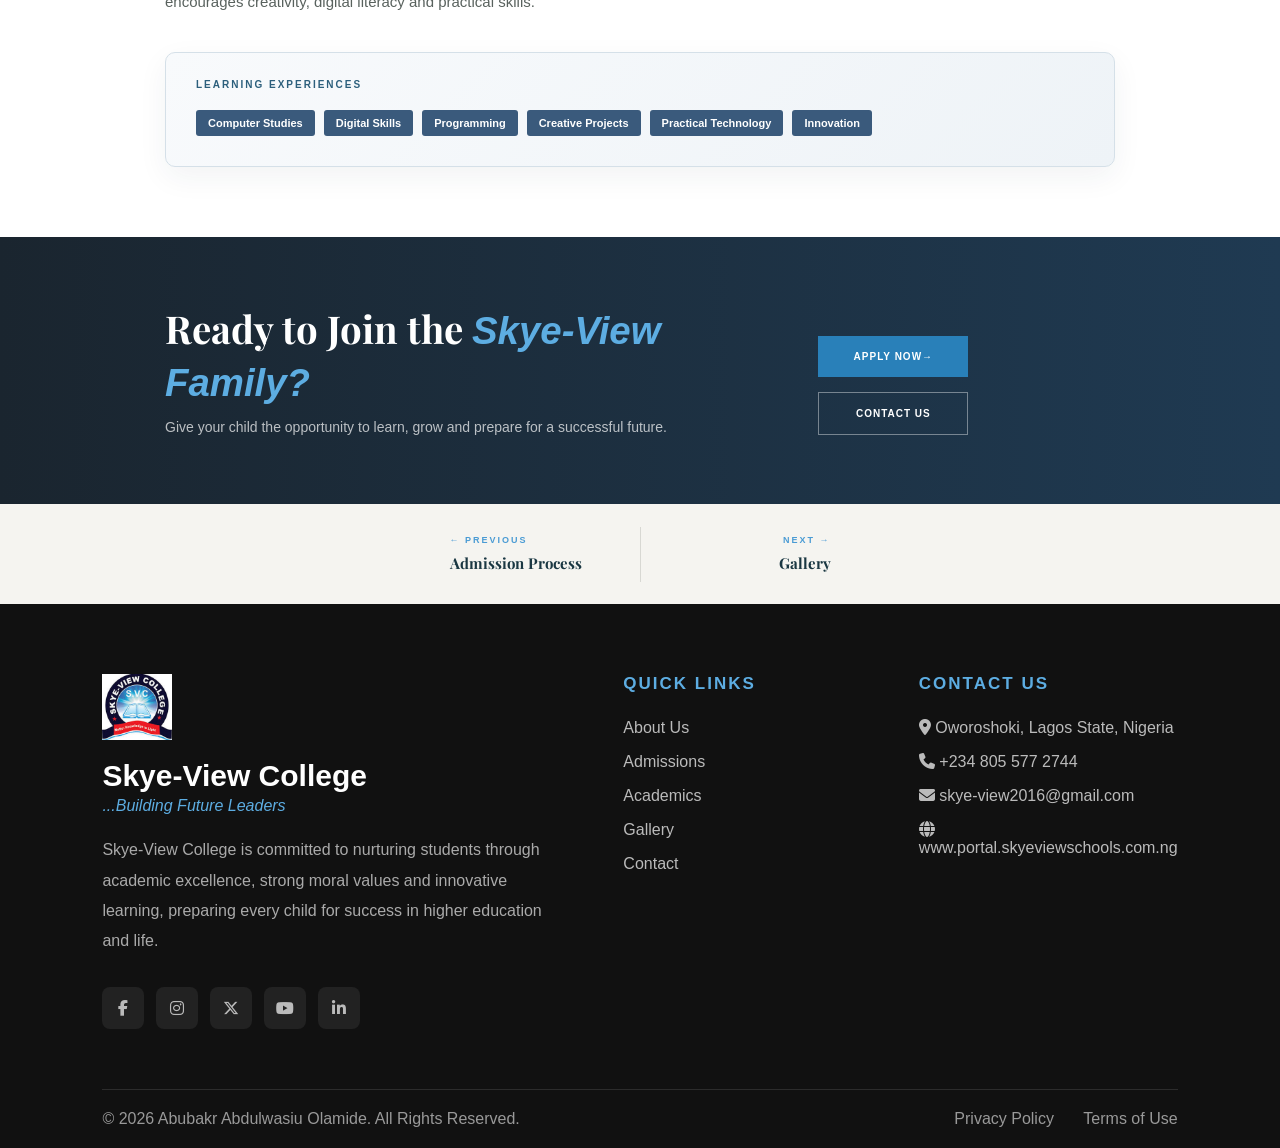
==== commit 6122e0d6: "Update index page" ====
--- a/academics.html
+++ b/academics.html
@@ -609,7 +609,7 @@
     
                     <li>
                         <i class="fas fa-phone"></i>
-                        +234 705 577 2744
+                        +234 805 577 2744
                     </li>
     
                     <li>
